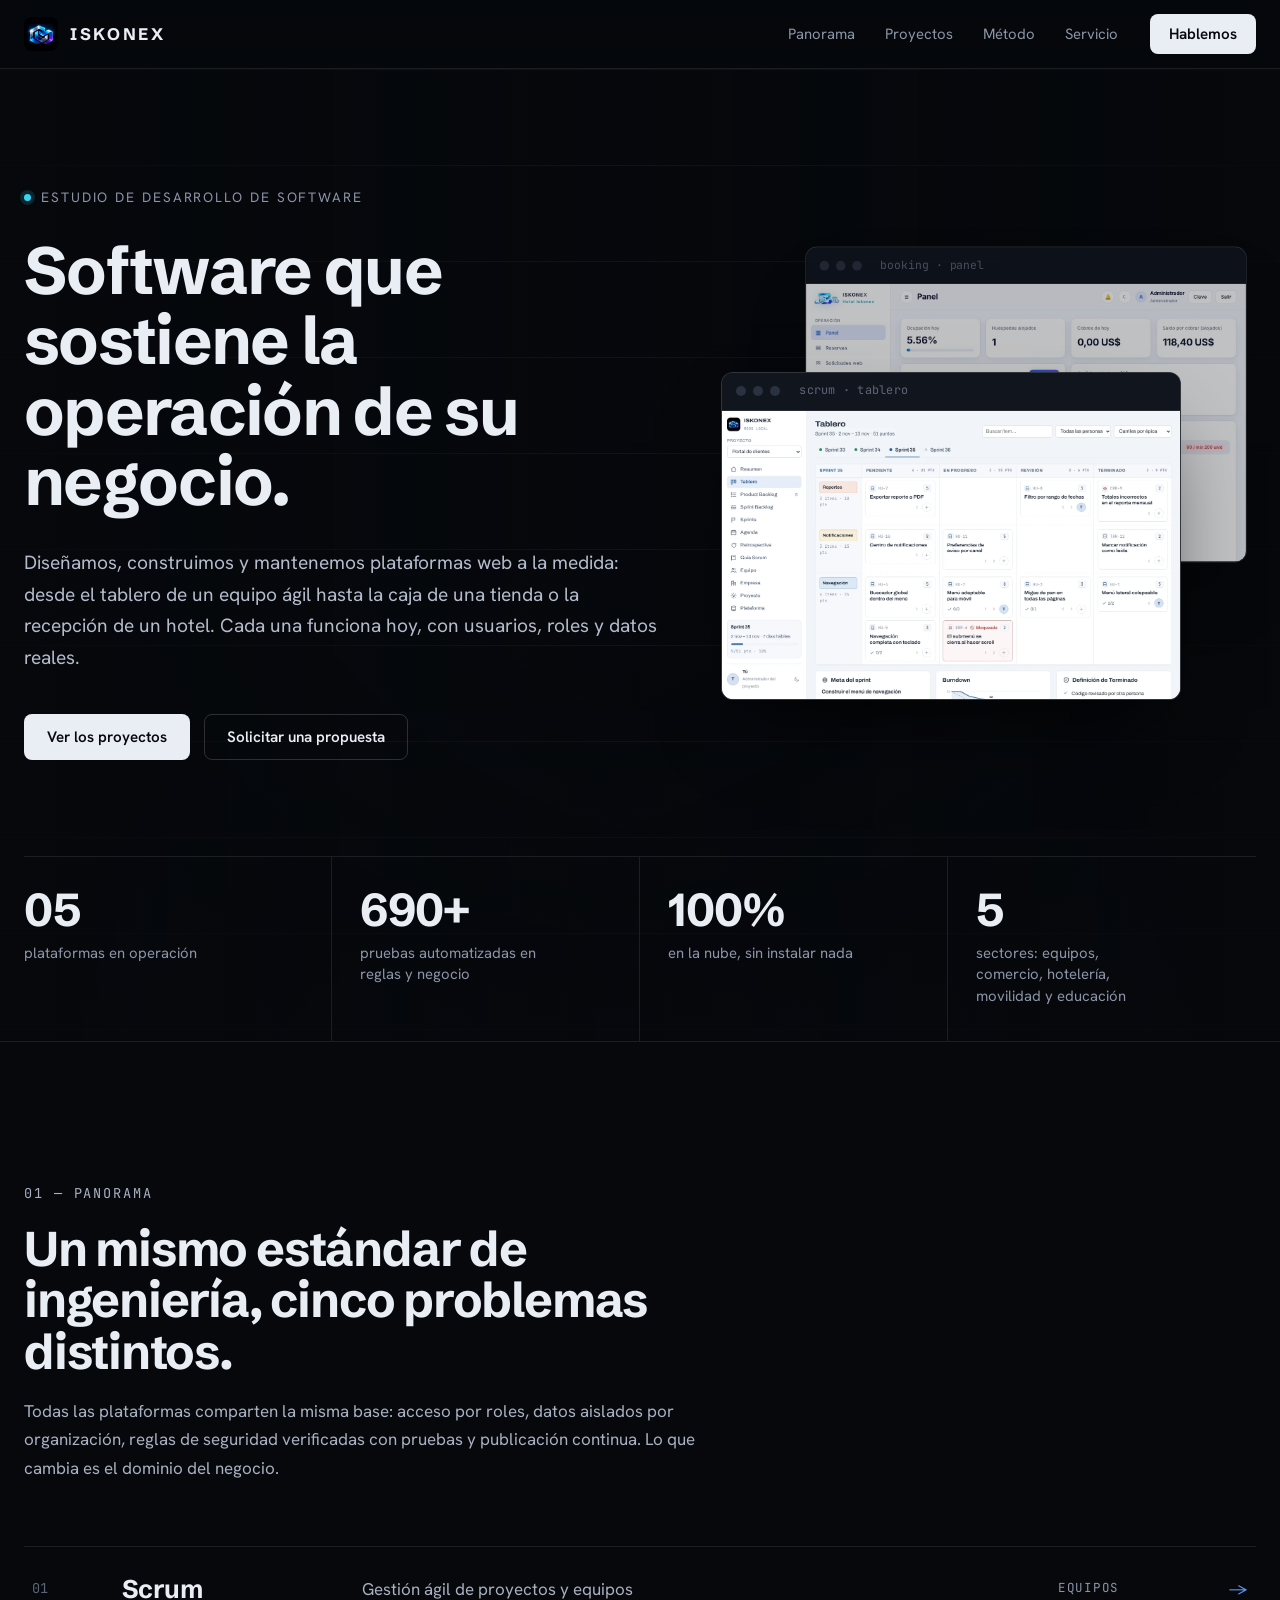
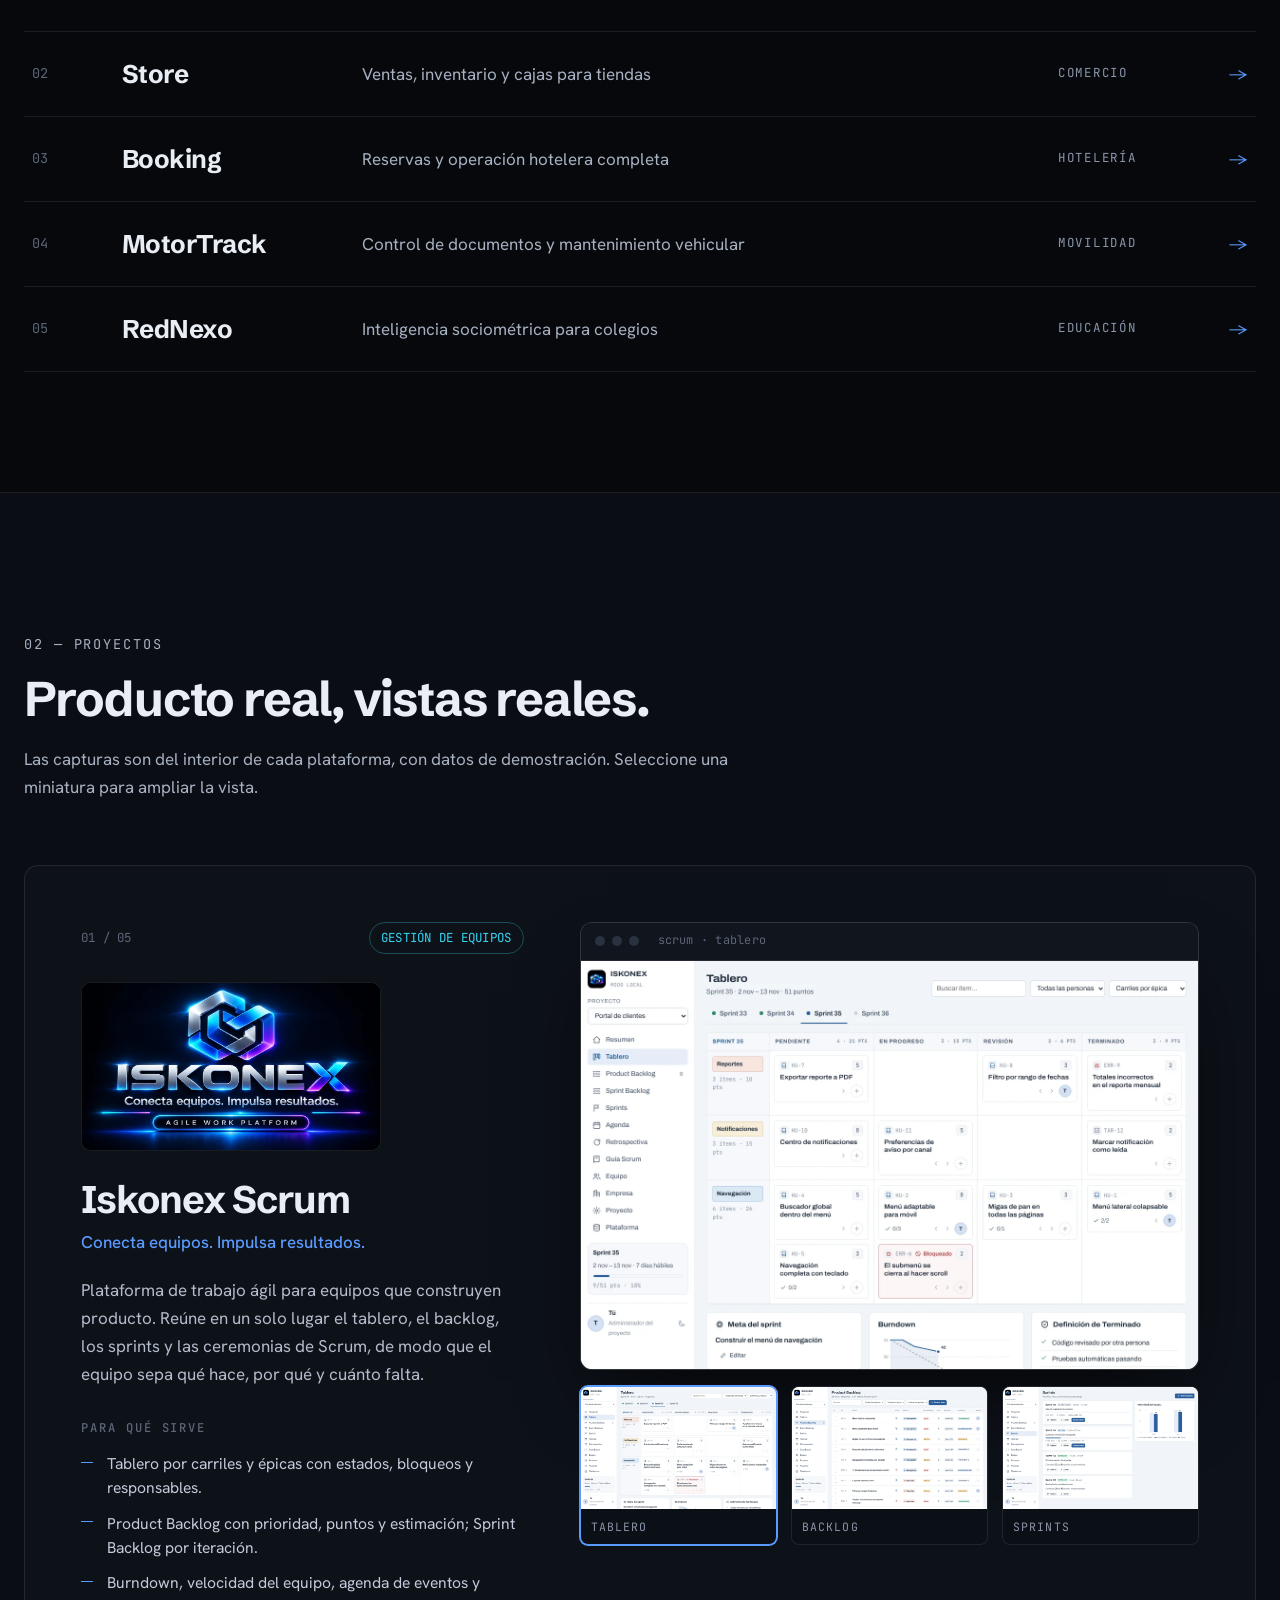
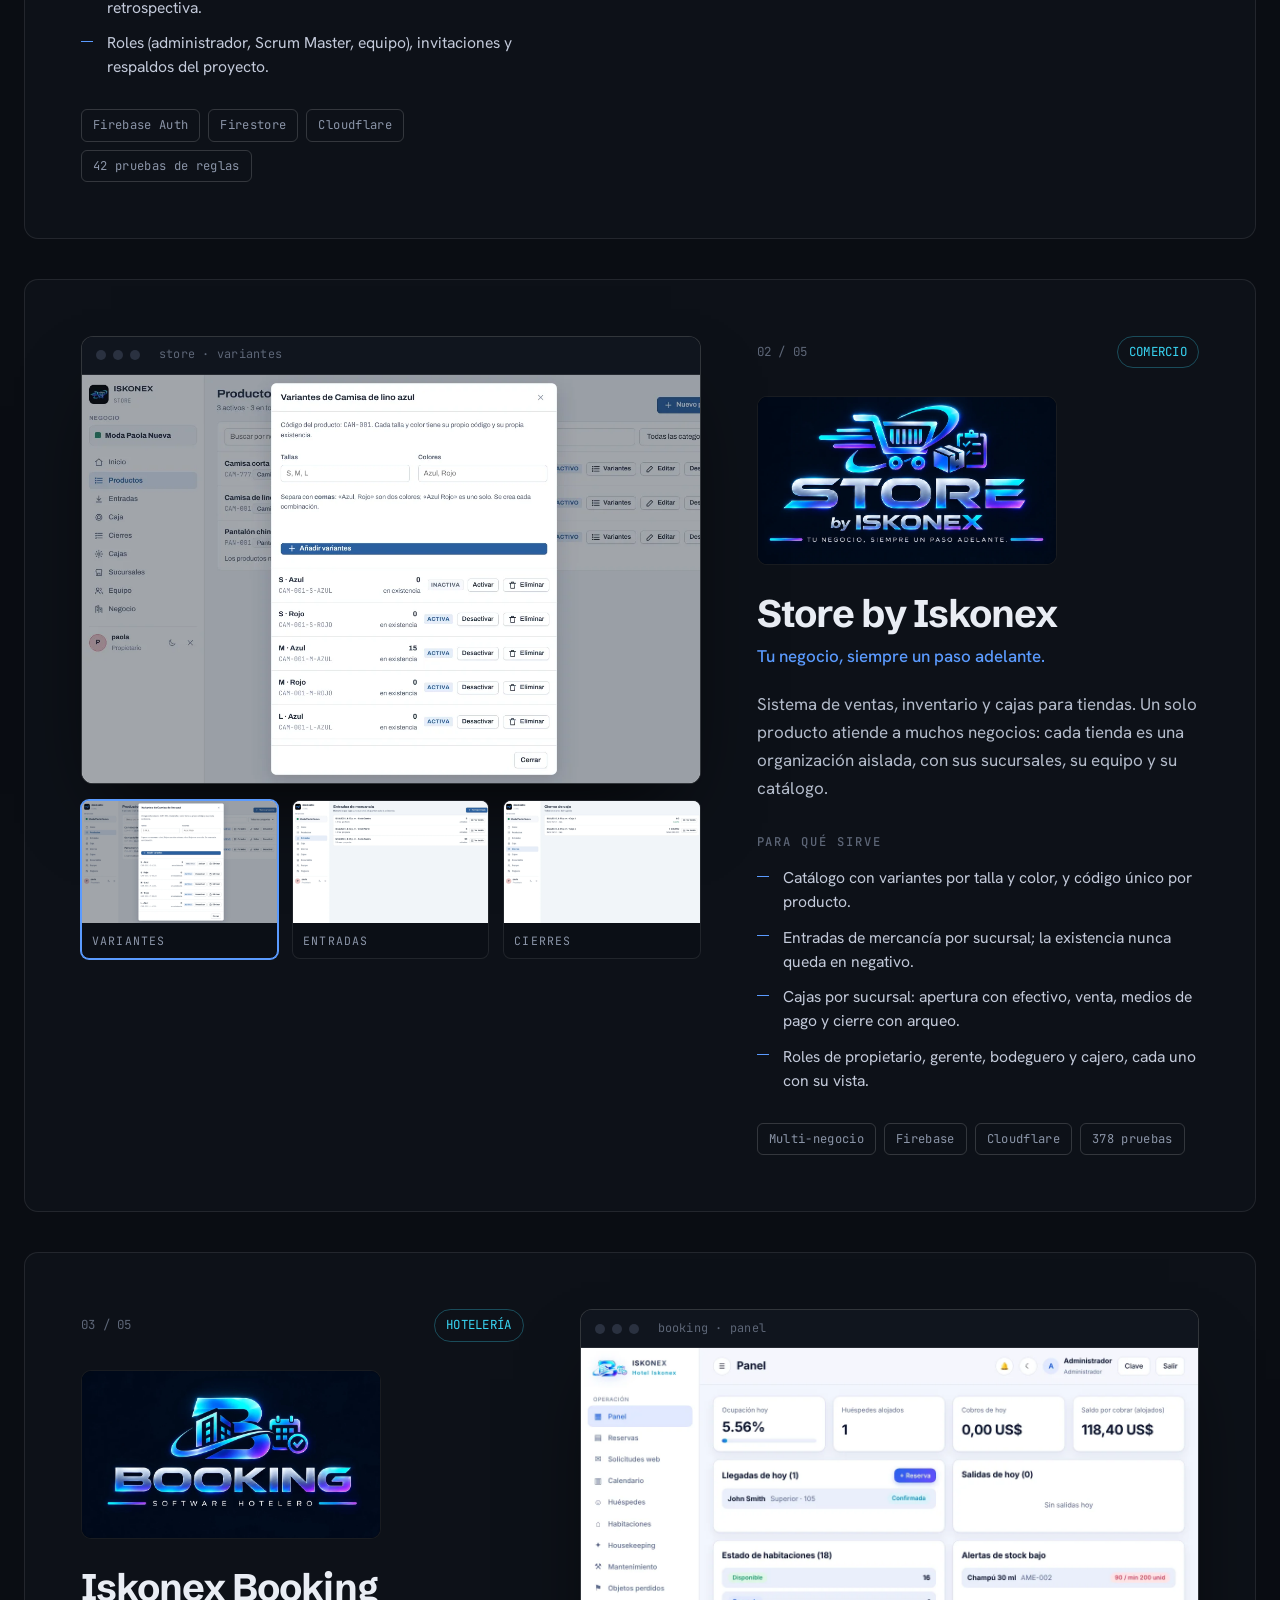
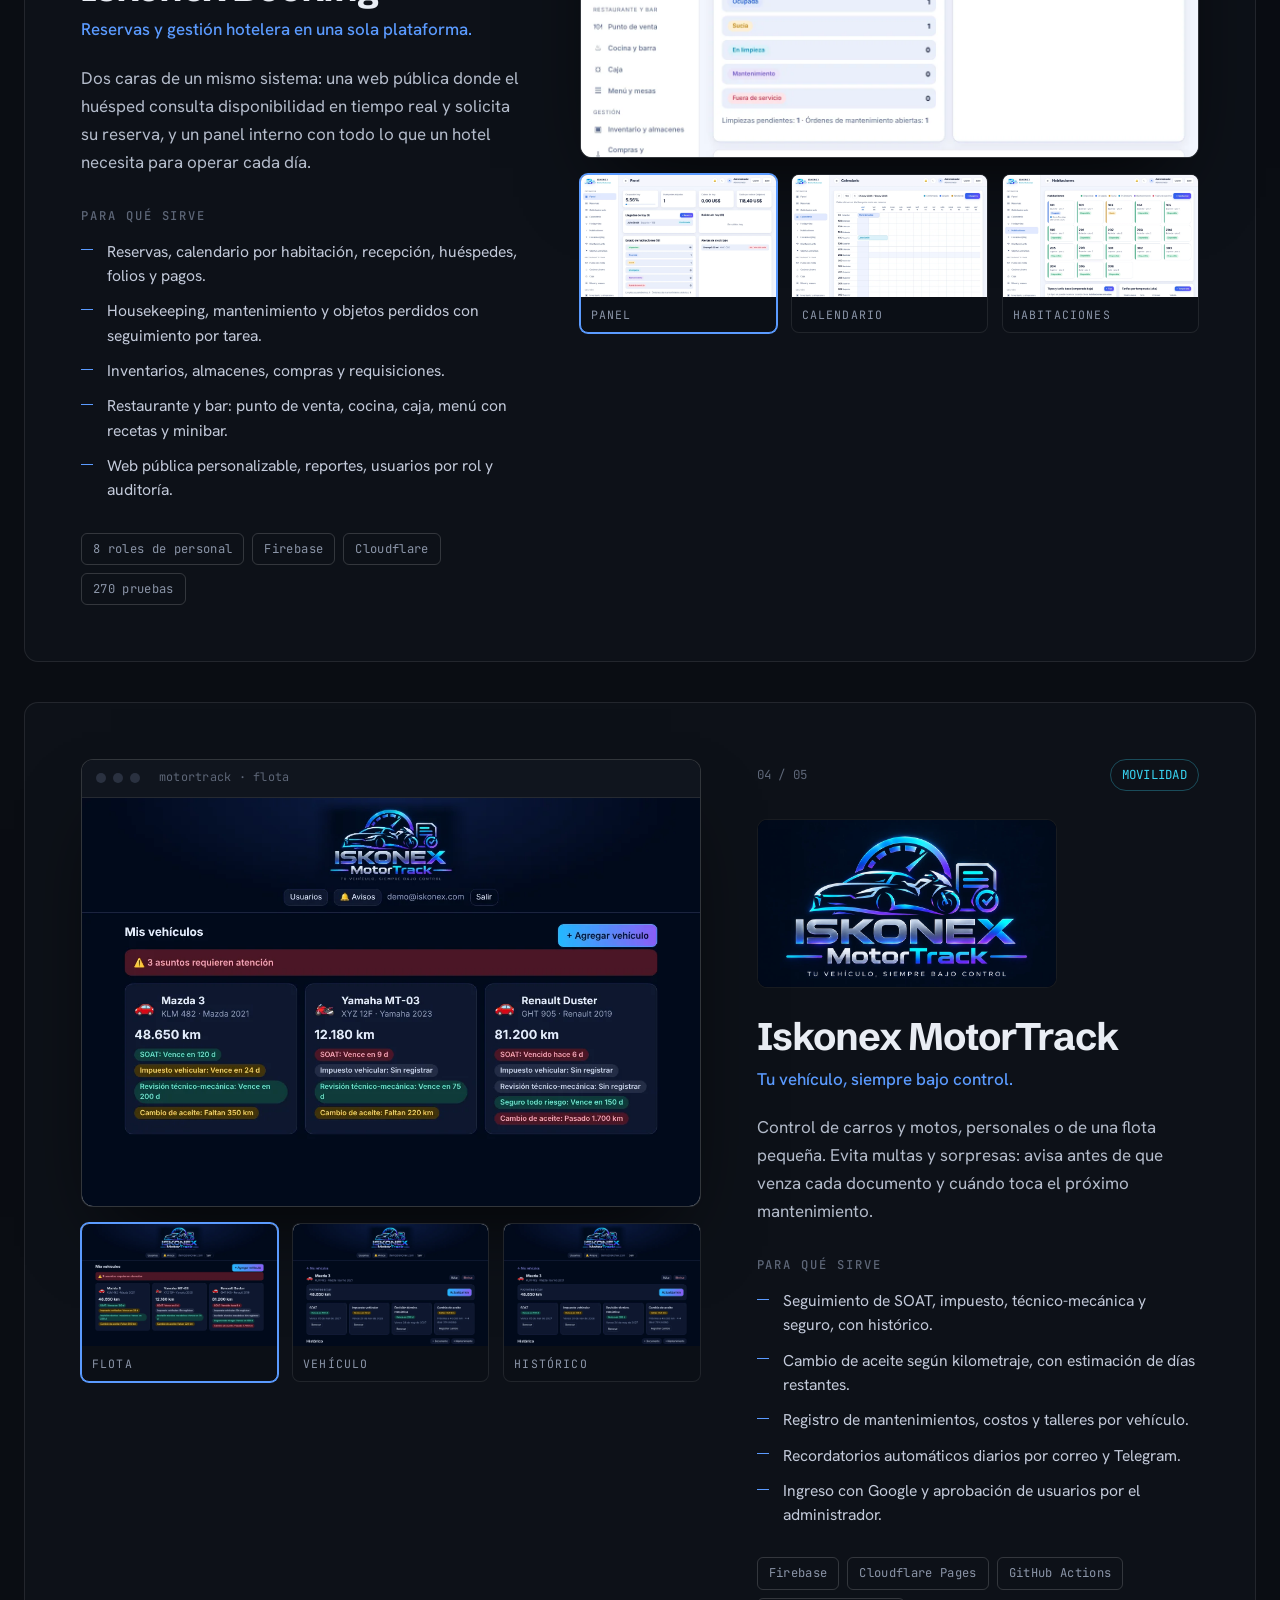
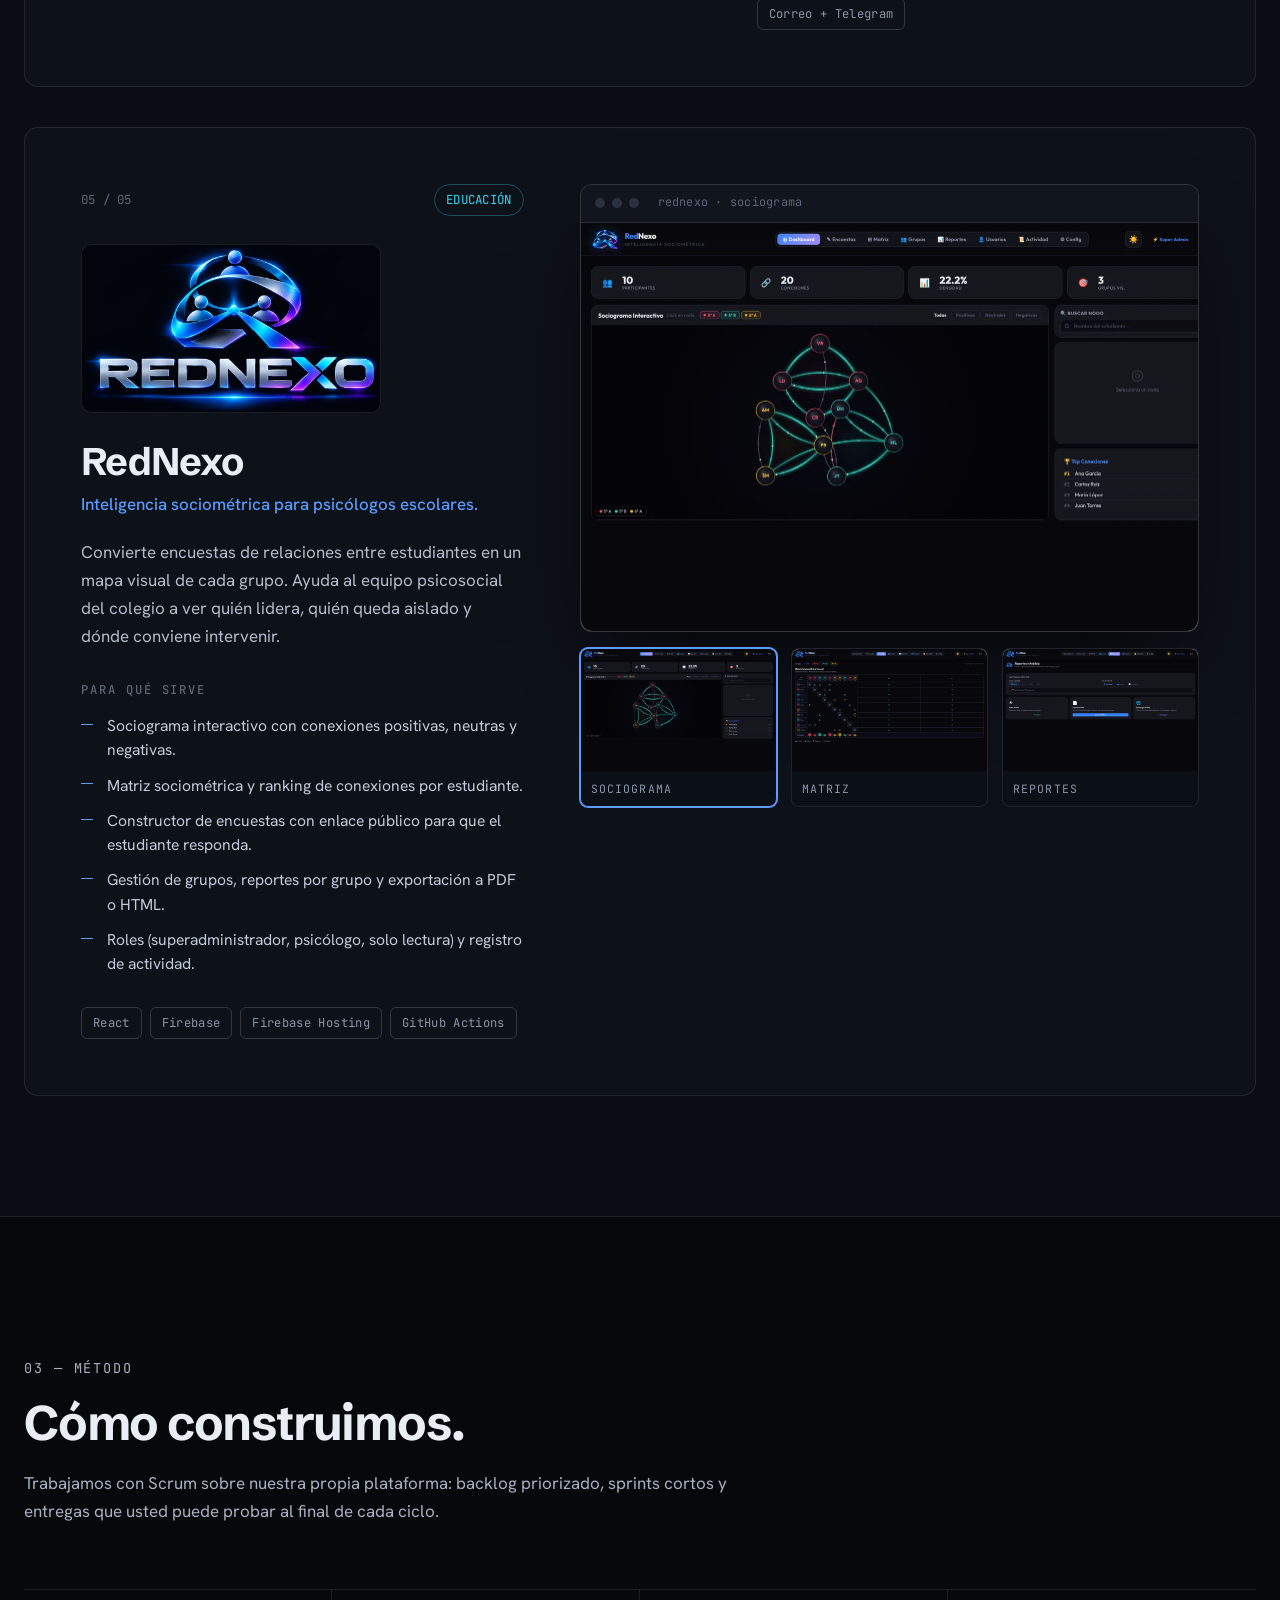
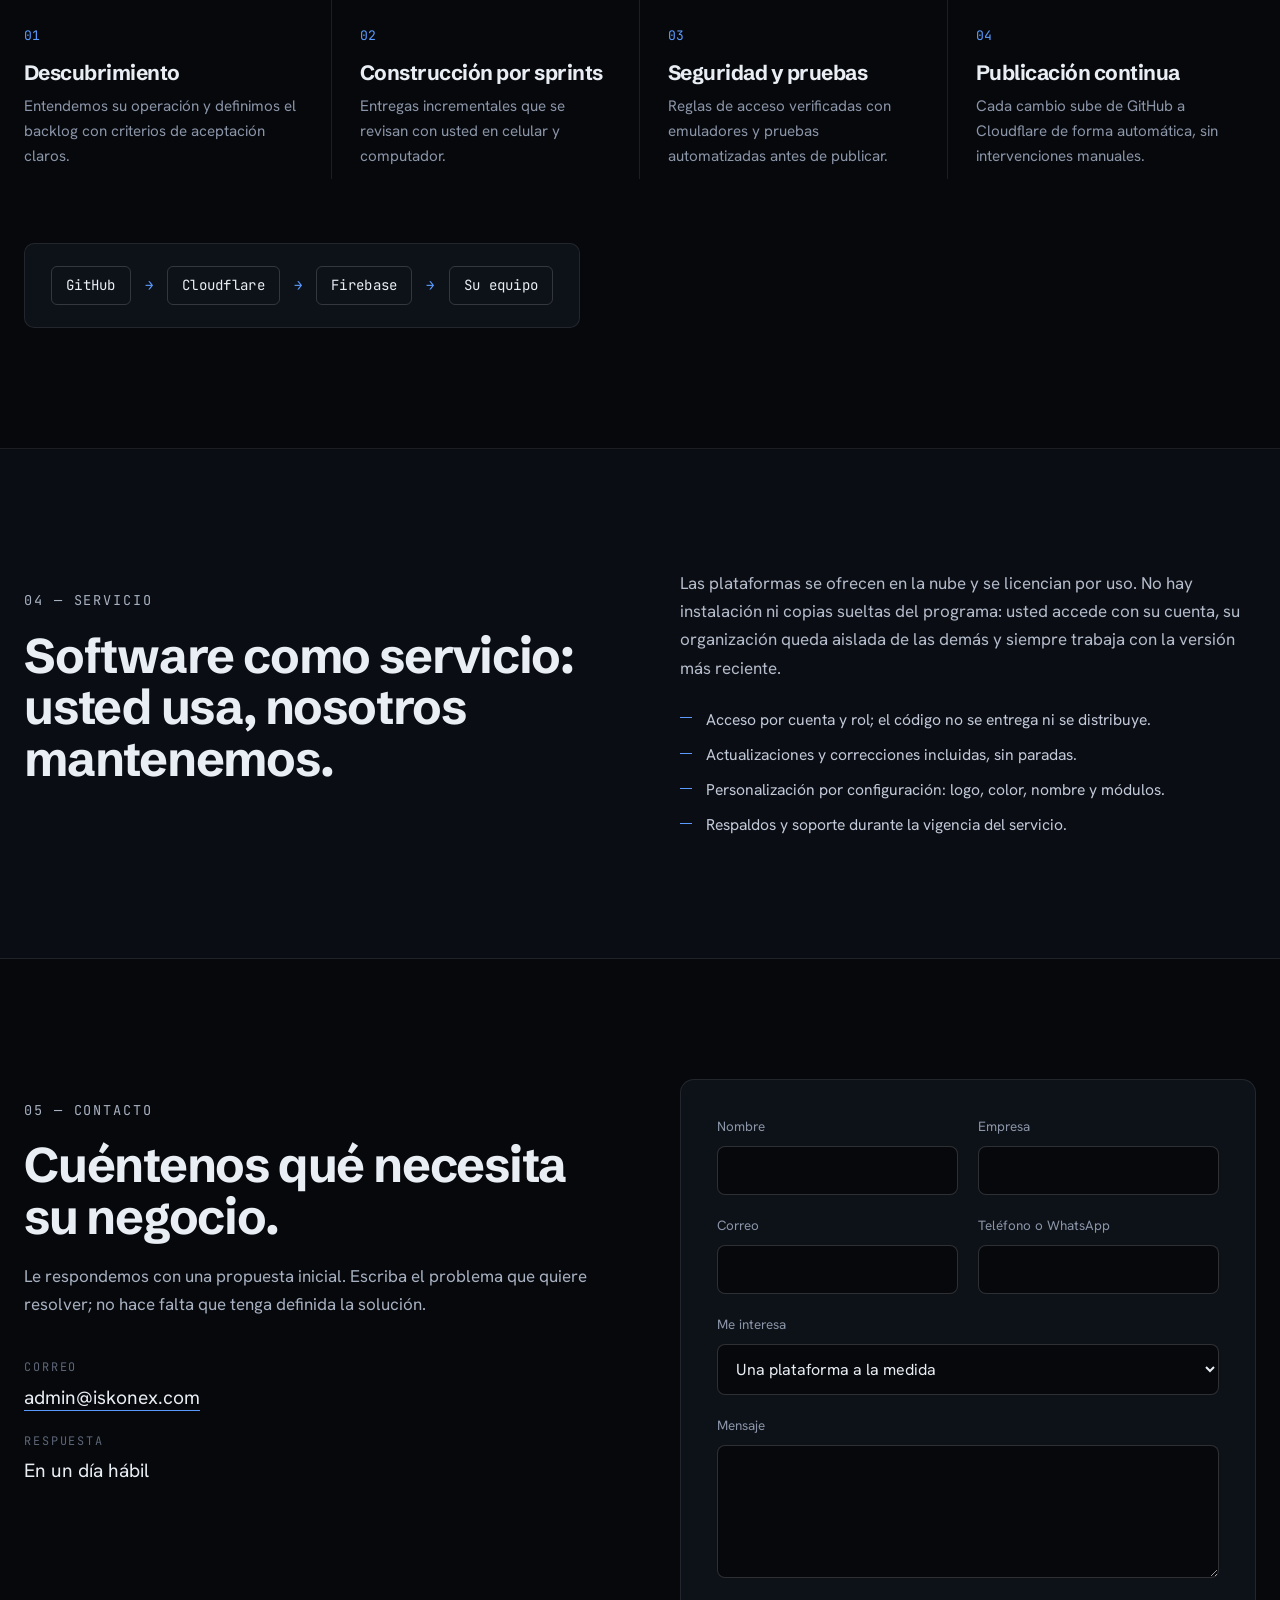
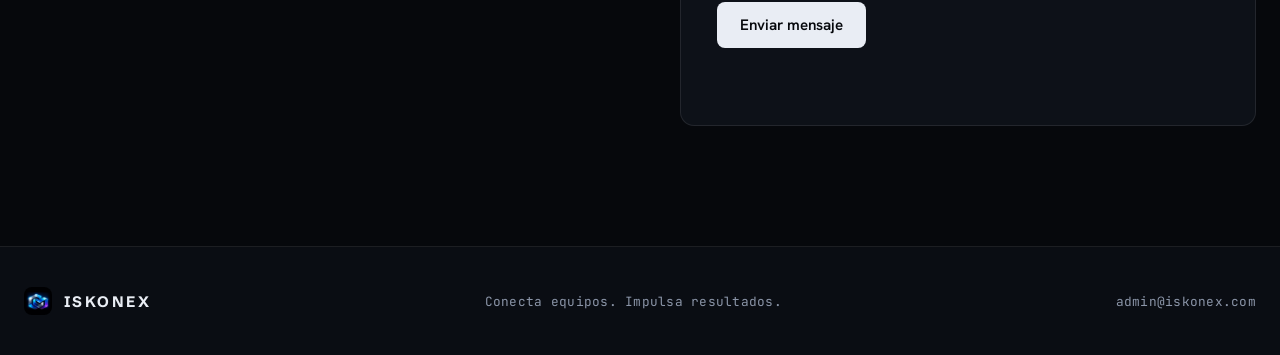
==== public/index.html @ 7c7443d2 "Portafolio ISKONEX: sitio estático con 5 proyectos y formulario de contacto Co-Authored-By: Claude S" ====
<!doctype html>
<html lang="es">
<head>
<meta charset="utf-8">
<meta name="viewport" content="width=device-width, initial-scale=1">
<title>ISKONEX · Software a la medida</title>
<meta name="description" content="ISKONEX diseña y desarrolla plataformas web: gestión ágil, ventas e inventario, reservas hoteleras, control vehicular e inteligencia sociométrica escolar.">
<meta property="og:title" content="ISKONEX · Software a la medida">
<meta property="og:description" content="Cinco plataformas web en producción para gestionar equipos, tiendas, hoteles, flotas y colegios.">
<meta property="og:image" content="assets/logos/iskonex.webp">
<link rel="icon" href="assets/logos/iskonex-mark.webp">
<link rel="preconnect" href="https://fonts.googleapis.com">
<link rel="preconnect" href="https://fonts.gstatic.com" crossorigin>
<link href="https://fonts.googleapis.com/css2?family=Hanken+Grotesk:wght@400;500;600&family=JetBrains+Mono:wght@400;500&family=Schibsted+Grotesk:wght@500;600;700;800&display=swap" rel="stylesheet">
<link rel="stylesheet" href="styles.css">
</head>
<body>

<header class="top" id="top">
  <div class="wrap top-in">
    <a class="brand" href="#top" aria-label="ISKONEX, inicio">
      <img src="assets/logos/iskonex-mark.webp" alt="" width="34" height="34">
      <span>ISKONEX</span>
    </a>
    <nav aria-label="Principal">
      <a href="#panorama">Panorama</a>
      <a href="#proyectos">Proyectos</a>
      <a href="#metodo">Método</a>
      <a href="#modelo">Servicio</a>
    </nav>
    <a class="btn btn-solid" href="#contacto">Hablemos</a>
  </div>
</header>

<main>

<!-- HERO -->
<section class="hero">
  <div class="wrap">
    <div class="hero-grid">
    <div class="hero-copy">
    <p class="eyebrow"><span class="dot"></span>Estudio de desarrollo de software</p>
    <h1>Software que sostiene la operación de su negocio.</h1>
    <p class="lead">Diseñamos, construimos y mantenemos plataformas web a la medida: desde el tablero de un equipo ágil hasta la caja de una tienda o la recepción de un hotel. Cada una funciona hoy, con usuarios, roles y datos reales.</p>
    <div class="hero-cta">
      <a class="btn btn-solid" href="#proyectos">Ver los proyectos</a>
      <a class="btn btn-line" href="#contacto">Solicitar una propuesta</a>
    </div>
    </div>
    <div class="hero-art" aria-hidden="true">
      <figure class="frame back"><div class="bar"><i></i><i></i><i></i><span class="mono">booking · panel</span></div><img src="assets/shots/booking-panel.webp" alt=""></figure>
      <figure class="frame front"><div class="bar"><i></i><i></i><i></i><span class="mono">scrum · tablero</span></div><img src="assets/shots/scrum-tablero.webp" alt=""></figure>
    </div>
    </div>
    <dl class="facts">
      <div><dt>05</dt><dd>plataformas en operación</dd></div>
      <div><dt>690+</dt><dd>pruebas automatizadas en reglas y negocio</dd></div>
      <div><dt>100%</dt><dd>en la nube, sin instalar nada</dd></div>
      <div><dt>5</dt><dd>sectores: equipos, comercio, hotelería, movilidad y educación</dd></div>
    </dl>
  </div>
</section>

<!-- PANORAMA -->
<section class="sec" id="panorama">
  <div class="wrap">
    <header class="sec-head">
      <p class="eyebrow mono">01 — Panorama</p>
      <h2>Un mismo estándar de ingeniería, cinco problemas distintos.</h2>
      <p>Todas las plataformas comparten la misma base: acceso por roles, datos aislados por organización, reglas de seguridad verificadas con pruebas y publicación continua. Lo que cambia es el dominio del negocio.</p>
    </header>

    <ol class="index">
      <li><a href="#scrum"><span class="n mono">01</span><span class="t">Scrum</span><span class="d">Gestión ágil de proyectos y equipos</span><span class="s mono">Equipos</span><span class="ar" aria-hidden="true">→</span></a></li>
      <li><a href="#store"><span class="n mono">02</span><span class="t">Store</span><span class="d">Ventas, inventario y cajas para tiendas</span><span class="s mono">Comercio</span><span class="ar" aria-hidden="true">→</span></a></li>
      <li><a href="#booking"><span class="n mono">03</span><span class="t">Booking</span><span class="d">Reservas y operación hotelera completa</span><span class="s mono">Hotelería</span><span class="ar" aria-hidden="true">→</span></a></li>
      <li><a href="#motortrack"><span class="n mono">04</span><span class="t">MotorTrack</span><span class="d">Control de documentos y mantenimiento vehicular</span><span class="s mono">Movilidad</span><span class="ar" aria-hidden="true">→</span></a></li>
      <li><a href="#rednexo"><span class="n mono">05</span><span class="t">RedNexo</span><span class="d">Inteligencia sociométrica para colegios</span><span class="s mono">Educación</span><span class="ar" aria-hidden="true">→</span></a></li>
    </ol>
  </div>
</section>

<!-- PROYECTOS -->
<section class="sec sec-alt" id="proyectos">
  <div class="wrap">
    <header class="sec-head">
      <p class="eyebrow mono">02 — Proyectos</p>
      <h2>Producto real, vistas reales.</h2>
      <p>Las capturas son del interior de cada plataforma, con datos de demostración. Seleccione una miniatura para ampliar la vista.</p>
    </header>

    <!-- SCRUM -->
    <article class="proj" id="scrum" data-gallery>
      <div class="proj-text">
        <div class="proj-top">
          <span class="num mono">01 / 05</span>
          <span class="tag mono">Gestión de equipos</span>
        </div>
        <div class="logo-tile"><img src="assets/logos/scrum.webp" alt="Logotipo de Iskonex Scrum" loading="lazy"></div>
        <h3>Iskonex Scrum</h3>
        <p class="tagline">Conecta equipos. Impulsa resultados.</p>
        <p>Plataforma de trabajo ágil para equipos que construyen producto. Reúne en un solo lugar el tablero, el backlog, los sprints y las ceremonias de Scrum, de modo que el equipo sepa qué hace, por qué y cuánto falta.</p>
        <h4 class="mono">Para qué sirve</h4>
        <ul class="ticks">
          <li>Tablero por carriles y épicas con estados, bloqueos y responsables.</li>
          <li>Product Backlog con prioridad, puntos y estimación; Sprint Backlog por iteración.</li>
          <li>Burndown, velocidad del equipo, agenda de eventos y retrospectiva.</li>
          <li>Roles (administrador, Scrum Master, equipo), invitaciones y respaldos del proyecto.</li>
        </ul>
        <ul class="chips mono"><li>Firebase Auth</li><li>Firestore</li><li>Cloudflare</li><li>42 pruebas de reglas</li></ul>
      </div>
      <div class="proj-shots">
        <figure class="frame main"><div class="bar"><i></i><i></i><i></i><span class="mono">scrum · tablero</span></div><img src="assets/shots/scrum-tablero.webp" alt="Tablero Scrum con carriles por épica y columnas de estado" loading="lazy"></figure>
        <div class="thumbs">
          <button type="button" class="on" data-src="assets/shots/scrum-tablero.webp" data-label="scrum · tablero" data-alt="Tablero Scrum con carriles por épica y columnas de estado"><img src="assets/shots/scrum-tablero.webp" alt="" loading="lazy"><span class="mono">Tablero</span></button>
          <button type="button" data-src="assets/shots/scrum-backlog.webp" data-label="scrum · product backlog" data-alt="Product Backlog con prioridad, puntos y estado"><img src="assets/shots/scrum-backlog.webp" alt="" loading="lazy"><span class="mono">Backlog</span></button>
          <button type="button" data-src="assets/shots/scrum-sprints.webp" data-label="scrum · sprints" data-alt="Lista de sprints con velocidad del equipo"><img src="assets/shots/scrum-sprints.webp" alt="" loading="lazy"><span class="mono">Sprints</span></button>
        </div>
      </div>
    </article>

    <!-- STORE -->
    <article class="proj flip" id="store" data-gallery>
      <div class="proj-text">
        <div class="proj-top">
          <span class="num mono">02 / 05</span>
          <span class="tag mono">Comercio</span>
        </div>
        <div class="logo-tile"><img src="assets/logos/store.webp" alt="Logotipo de Store by Iskonex" loading="lazy"></div>
        <h3>Store by Iskonex</h3>
        <p class="tagline">Tu negocio, siempre un paso adelante.</p>
        <p>Sistema de ventas, inventario y cajas para tiendas. Un solo producto atiende a muchos negocios: cada tienda es una organización aislada, con sus sucursales, su equipo y su catálogo.</p>
        <h4 class="mono">Para qué sirve</h4>
        <ul class="ticks">
          <li>Catálogo con variantes por talla y color, y código único por producto.</li>
          <li>Entradas de mercancía por sucursal; la existencia nunca queda en negativo.</li>
          <li>Cajas por sucursal: apertura con efectivo, venta, medios de pago y cierre con arqueo.</li>
          <li>Roles de propietario, gerente, bodeguero y cajero, cada uno con su vista.</li>
        </ul>
        <ul class="chips mono"><li>Multi-negocio</li><li>Firebase</li><li>Cloudflare</li><li>378 pruebas</li></ul>
      </div>
      <div class="proj-shots">
        <figure class="frame main"><div class="bar"><i></i><i></i><i></i><span class="mono">store · variantes</span></div><img src="assets/shots/store-variantes.webp" alt="Gestión de variantes de producto por talla y color" loading="lazy"></figure>
        <div class="thumbs">
          <button type="button" class="on" data-src="assets/shots/store-variantes.webp" data-label="store · variantes" data-alt="Gestión de variantes de producto por talla y color"><img src="assets/shots/store-variantes.webp" alt="" loading="lazy"><span class="mono">Variantes</span></button>
          <button type="button" data-src="assets/shots/store-entradas.webp" data-label="store · entradas de mercancía" data-alt="Entradas de mercancía por sucursal"><img src="assets/shots/store-entradas.webp" alt="" loading="lazy"><span class="mono">Entradas</span></button>
          <button type="button" data-src="assets/shots/store-cierres.webp" data-label="store · cierres de caja" data-alt="Cierres de caja con arqueo y diferencias"><img src="assets/shots/store-cierres.webp" alt="" loading="lazy"><span class="mono">Cierres</span></button>
        </div>
      </div>
    </article>

    <!-- BOOKING -->
    <article class="proj" id="booking" data-gallery>
      <div class="proj-text">
        <div class="proj-top">
          <span class="num mono">03 / 05</span>
          <span class="tag mono">Hotelería</span>
        </div>
        <div class="logo-tile"><img src="assets/logos/booking.webp" alt="Logotipo de Iskonex Booking" loading="lazy"></div>
        <h3>Iskonex Booking</h3>
        <p class="tagline">Reservas y gestión hotelera en una sola plataforma.</p>
        <p>Dos caras de un mismo sistema: una web pública donde el huésped consulta disponibilidad en tiempo real y solicita su reserva, y un panel interno con todo lo que un hotel necesita para operar cada día.</p>
        <h4 class="mono">Para qué sirve</h4>
        <ul class="ticks">
          <li>Reservas, calendario por habitación, recepción, huéspedes, folios y pagos.</li>
          <li>Housekeeping, mantenimiento y objetos perdidos con seguimiento por tarea.</li>
          <li>Inventarios, almacenes, compras y requisiciones.</li>
          <li>Restaurante y bar: punto de venta, cocina, caja, menú con recetas y minibar.</li>
          <li>Web pública personalizable, reportes, usuarios por rol y auditoría.</li>
        </ul>
        <ul class="chips mono"><li>8 roles de personal</li><li>Firebase</li><li>Cloudflare</li><li>270 pruebas</li></ul>
      </div>
      <div class="proj-shots">
        <figure class="frame main"><div class="bar"><i></i><i></i><i></i><span class="mono">booking · panel</span></div><img src="assets/shots/booking-panel.webp" alt="Panel del hotel con ocupación, llegadas y estado de habitaciones" loading="lazy"></figure>
        <div class="thumbs">
          <button type="button" class="on" data-src="assets/shots/booking-panel.webp" data-label="booking · panel" data-alt="Panel del hotel con ocupación, llegadas y estado de habitaciones"><img src="assets/shots/booking-panel.webp" alt="" loading="lazy"><span class="mono">Panel</span></button>
          <button type="button" data-src="assets/shots/booking-calendario.webp" data-label="booking · calendario" data-alt="Calendario de ocupación por habitación"><img src="assets/shots/booking-calendario.webp" alt="" loading="lazy"><span class="mono">Calendario</span></button>
          <button type="button" data-src="assets/shots/booking-habitaciones.webp" data-label="booking · habitaciones" data-alt="Mapa de habitaciones con su estado"><img src="assets/shots/booking-habitaciones.webp" alt="" loading="lazy"><span class="mono">Habitaciones</span></button>
        </div>
      </div>
    </article>

    <!-- MOTORTRACK -->
    <article class="proj flip" id="motortrack" data-gallery>
      <div class="proj-text">
        <div class="proj-top">
          <span class="num mono">04 / 05</span>
          <span class="tag mono">Movilidad</span>
        </div>
        <div class="logo-tile"><img src="assets/logos/motortrack.webp" alt="Logotipo de Iskonex MotorTrack" loading="lazy"></div>
        <h3>Iskonex MotorTrack</h3>
        <p class="tagline">Tu vehículo, siempre bajo control.</p>
        <p>Control de carros y motos, personales o de una flota pequeña. Evita multas y sorpresas: avisa antes de que venza cada documento y cuándo toca el próximo mantenimiento.</p>
        <h4 class="mono">Para qué sirve</h4>
        <ul class="ticks">
          <li>Seguimiento de SOAT, impuesto, técnico-mecánica y seguro, con histórico.</li>
          <li>Cambio de aceite según kilometraje, con estimación de días restantes.</li>
          <li>Registro de mantenimientos, costos y talleres por vehículo.</li>
          <li>Recordatorios automáticos diarios por correo y Telegram.</li>
          <li>Ingreso con Google y aprobación de usuarios por el administrador.</li>
        </ul>
        <ul class="chips mono"><li>Firebase</li><li>Cloudflare Pages</li><li>GitHub Actions</li><li>Correo + Telegram</li></ul>
      </div>
      <div class="proj-shots">
        <figure class="frame main"><div class="bar"><i></i><i></i><i></i><span class="mono">motortrack · flota</span></div><img src="assets/shots/motortrack-flota.webp" alt="Vista de vehículos con alertas de vencimiento" loading="lazy"></figure>
        <div class="thumbs">
          <button type="button" class="on" data-src="assets/shots/motortrack-flota.webp" data-label="motortrack · flota" data-alt="Vista de vehículos con alertas de vencimiento"><img src="assets/shots/motortrack-flota.webp" alt="" loading="lazy"><span class="mono">Flota</span></button>
          <button type="button" data-src="assets/shots/motortrack-vehiculo.webp" data-label="motortrack · vehículo" data-alt="Ficha de un vehículo con documentos y aceite"><img src="assets/shots/motortrack-vehiculo.webp" alt="" loading="lazy"><span class="mono">Vehículo</span></button>
          <button type="button" data-src="assets/shots/motortrack-mantenimiento.webp" data-label="motortrack · mantenimiento" data-alt="Histórico de mantenimientos de un vehículo"><img src="assets/shots/motortrack-mantenimiento.webp" alt="" loading="lazy"><span class="mono">Histórico</span></button>
        </div>
      </div>
    </article>

    <!-- REDNEXO -->
    <article class="proj" id="rednexo" data-gallery>
      <div class="proj-text">
        <div class="proj-top">
          <span class="num mono">05 / 05</span>
          <span class="tag mono">Educación</span>
        </div>
        <div class="logo-tile"><img src="assets/logos/rednexo.webp" alt="Logotipo de RedNexo" loading="lazy"></div>
        <h3>RedNexo</h3>
        <p class="tagline">Inteligencia sociométrica para psicólogos escolares.</p>
        <p>Convierte encuestas de relaciones entre estudiantes en un mapa visual de cada grupo. Ayuda al equipo psicosocial del colegio a ver quién lidera, quién queda aislado y dónde conviene intervenir.</p>
        <h4 class="mono">Para qué sirve</h4>
        <ul class="ticks">
          <li>Sociograma interactivo con conexiones positivas, neutras y negativas.</li>
          <li>Matriz sociométrica y ranking de conexiones por estudiante.</li>
          <li>Constructor de encuestas con enlace público para que el estudiante responda.</li>
          <li>Gestión de grupos, reportes por grupo y exportación a PDF o HTML.</li>
          <li>Roles (superadministrador, psicólogo, solo lectura) y registro de actividad.</li>
        </ul>
        <ul class="chips mono"><li>React</li><li>Firebase</li><li>Firebase Hosting</li><li>GitHub Actions</li></ul>
      </div>
      <div class="proj-shots">
        <figure class="frame main"><div class="bar"><i></i><i></i><i></i><span class="mono">rednexo · sociograma</span></div><img src="assets/shots/rednexo-sociograma.webp" alt="Sociograma interactivo con conexiones entre estudiantes" loading="lazy"></figure>
        <div class="thumbs">
          <button type="button" class="on" data-src="assets/shots/rednexo-sociograma.webp" data-label="rednexo · sociograma" data-alt="Sociograma interactivo con conexiones entre estudiantes"><img src="assets/shots/rednexo-sociograma.webp" alt="" loading="lazy"><span class="mono">Sociograma</span></button>
          <button type="button" data-src="assets/shots/rednexo-matriz.webp" data-label="rednexo · matriz" data-alt="Matriz sociométrica con conexiones por estudiante"><img src="assets/shots/rednexo-matriz.webp" alt="" loading="lazy"><span class="mono">Matriz</span></button>
          <button type="button" data-src="assets/shots/rednexo-reportes.webp" data-label="rednexo · reportes" data-alt="Panel de reportes y exportación"><img src="assets/shots/rednexo-reportes.webp" alt="" loading="lazy"><span class="mono">Reportes</span></button>
        </div>
      </div>
    </article>
  </div>
</section>

<!-- MÉTODO -->
<section class="sec" id="metodo">
  <div class="wrap">
    <header class="sec-head">
      <p class="eyebrow mono">03 — Método</p>
      <h2>Cómo construimos.</h2>
      <p>Trabajamos con Scrum sobre nuestra propia plataforma: backlog priorizado, sprints cortos y entregas que usted puede probar al final de cada ciclo.</p>
    </header>
    <ol class="steps">
      <li><span class="mono">01</span><h3>Descubrimiento</h3><p>Entendemos su operación y definimos el backlog con criterios de aceptación claros.</p></li>
      <li><span class="mono">02</span><h3>Construcción por sprints</h3><p>Entregas incrementales que se revisan con usted en celular y computador.</p></li>
      <li><span class="mono">03</span><h3>Seguridad y pruebas</h3><p>Reglas de acceso verificadas con emuladores y pruebas automatizadas antes de publicar.</p></li>
      <li><span class="mono">04</span><h3>Publicación continua</h3><p>Cada cambio sube de GitHub a Cloudflare de forma automática, sin intervenciones manuales.</p></li>
    </ol>
    <div class="pipeline mono" aria-label="Flujo de publicación">
      <span>GitHub</span><i aria-hidden="true">→</i><span>Cloudflare</span><i aria-hidden="true">→</i><span>Firebase</span><i aria-hidden="true">→</i><span>Su equipo</span>
    </div>
  </div>
</section>

<!-- MODELO -->
<section class="sec sec-alt" id="modelo">
  <div class="wrap grid2">
    <header class="sec-head">
      <p class="eyebrow mono">04 — Servicio</p>
      <h2>Software como servicio: usted usa, nosotros mantenemos.</h2>
    </header>
    <div class="prose">
      <p>Las plataformas se ofrecen en la nube y se licencian por uso. No hay instalación ni copias sueltas del programa: usted accede con su cuenta, su organización queda aislada de las demás y siempre trabaja con la versión más reciente.</p>
      <ul class="ticks">
        <li>Acceso por cuenta y rol; el código no se entrega ni se distribuye.</li>
        <li>Actualizaciones y correcciones incluidas, sin paradas.</li>
        <li>Personalización por configuración: logo, color, nombre y módulos.</li>
        <li>Respaldos y soporte durante la vigencia del servicio.</li>
      </ul>
    </div>
  </div>
</section>

<!-- CONTACTO -->
<section class="sec" id="contacto">
  <div class="wrap grid2 contact">
    <header class="sec-head">
      <p class="eyebrow mono">05 — Contacto</p>
      <h2>Cuéntenos qué necesita su negocio.</h2>
      <p>Le respondemos con una propuesta inicial. Escriba el problema que quiere resolver; no hace falta que tenga definida la solución.</p>
      <dl class="direct">
        <div><dt class="mono">Correo</dt><dd><a href="mailto:admin@iskonex.com">admin@iskonex.com</a></dd></div>
        <div><dt class="mono">Respuesta</dt><dd>En un día hábil</dd></div>
      </dl>
    </header>

    <form id="form" class="form" action="https://formsubmit.co/admin@iskonex.com" method="POST" novalidate>
      <input type="hidden" name="_subject" value="Nuevo contacto desde el portafolio de ISKONEX">
      <input type="hidden" name="_template" value="table">
      <input type="hidden" name="_captcha" value="false">
      <input type="text" name="_honey" tabindex="-1" autocomplete="off" class="hp" aria-hidden="true">
      <div class="row2">
        <label>Nombre<input name="nombre" required autocomplete="name"></label>
        <label>Empresa<input name="empresa" autocomplete="organization"></label>
      </div>
      <div class="row2">
        <label>Correo<input type="email" name="email" required autocomplete="email"></label>
        <label>Teléfono o WhatsApp<input name="telefono" autocomplete="tel"></label>
      </div>
      <label>Me interesa
        <select name="interes">
          <option>Una plataforma a la medida</option>
          <option>Iskonex Scrum</option>
          <option>Store by Iskonex</option>
          <option>Iskonex Booking</option>
          <option>Iskonex MotorTrack</option>
          <option>RedNexo</option>
          <option>Otro</option>
        </select>
      </label>
      <label>Mensaje<textarea name="mensaje" rows="5" required></textarea></label>
      <button class="btn btn-solid" type="submit">Enviar mensaje</button>
      <p class="status" id="status" role="status" aria-live="polite"></p>
    </form>
  </div>
</section>

</main>

<footer class="foot">
  <div class="wrap foot-in">
    <div class="brand"><img src="assets/logos/iskonex-mark.webp" alt="" width="28" height="28"><span>ISKONEX</span></div>
    <p class="mono">Conecta equipos. Impulsa resultados.</p>
    <a class="mono" href="mailto:admin@iskonex.com">admin@iskonex.com</a>
  </div>
</footer>

<script src="main.js"></script>
</body>
</html>
---- public/styles.css ----
:root{
  --bg:#06080c;
  --bg-2:#0a0d13;
  --surface:#0d1118;
  --line:rgba(255,255,255,.09);
  --line-2:rgba(255,255,255,.16);
  --text:#e9edf4;
  --muted:#8b95a8;
  --dim:#5d6677;
  --accent:#5b9bff;
  --accent-2:#38d4f2;
  --radius:10px;
  --f-display:"Schibsted Grotesk","Hanken Grotesk",system-ui,sans-serif;
  --f-body:"Hanken Grotesk",system-ui,sans-serif;
  --f-mono:"JetBrains Mono",ui-monospace,monospace;
}
*{box-sizing:border-box;margin:0;padding:0}
html{scroll-behavior:smooth;scroll-padding-top:84px}
body{background:var(--bg);color:var(--text);font:400 17px/1.65 var(--f-body);-webkit-font-smoothing:antialiased}
img{display:block;max-width:100%;height:auto}
a{color:inherit}
.wrap{width:min(1240px,100% - 48px);margin-inline:auto}
.mono{font-family:var(--f-mono);letter-spacing:.02em}
:focus-visible{outline:2px solid var(--accent);outline-offset:3px;border-radius:4px}

/* ---------- navegación ---------- */
.top{position:sticky;top:0;z-index:50;background:rgba(6,8,12,.82);backdrop-filter:blur(14px);border-bottom:1px solid var(--line)}
.top-in{display:flex;align-items:center;gap:32px;height:68px}
.brand{display:flex;align-items:center;gap:12px;text-decoration:none;font:700 1.05rem var(--f-display);letter-spacing:.16em}
.brand img{border-radius:8px}
.top nav{display:flex;gap:30px;margin-left:auto}
.top nav a{font-size:.93rem;color:var(--muted);text-decoration:none;transition:color .2s}
.top nav a:hover{color:var(--text)}

.btn{display:inline-flex;align-items:center;justify-content:center;gap:10px;height:46px;padding:0 22px;border-radius:8px;font:600 .95rem var(--f-body);text-decoration:none;border:1px solid transparent;cursor:pointer;transition:background .2s,border-color .2s,transform .2s}
.btn-solid{background:var(--text);color:#06080c}
.btn-solid:hover{background:#fff}
.btn-line{border-color:var(--line-2);color:var(--text);background:transparent}
.btn-line:hover{border-color:var(--text)}
.top .btn{height:40px;padding:0 18px}

/* ---------- hero ---------- */
.hero{position:relative;padding:112px 0 0;border-bottom:1px solid var(--line);
  background:
    linear-gradient(var(--line) 1px,transparent 1px) 0 0/100% 96px,
    var(--bg);
  background-blend-mode:normal}
.hero::before{content:"";position:absolute;inset:0;background:linear-gradient(90deg,var(--bg) 0%,rgba(6,8,12,.55) 48%,var(--bg) 100%),linear-gradient(180deg,transparent 60%,var(--bg) 100%);pointer-events:none;opacity:.9}
.hero .wrap{position:relative}
.eyebrow{display:inline-flex;align-items:center;gap:10px;font-size:.85rem;color:var(--muted);margin-bottom:26px;text-transform:uppercase;letter-spacing:.14em}
.eyebrow.mono{margin-bottom:18px}
.dot{width:7px;height:7px;border-radius:50%;background:var(--accent-2);box-shadow:0 0 0 4px rgba(56,212,242,.14)}
h1,h2,h3{font-family:var(--f-display);font-weight:700;letter-spacing:-.025em;line-height:1.06}
h1{font-size:clamp(2.6rem,6.4vw,5.4rem);max-width:15ch;font-weight:700}
.lead{max-width:60ch;margin-top:30px;font-size:1.2rem;color:#b4bccb}
.hero-cta{display:flex;flex-wrap:wrap;gap:14px;margin-top:40px}
.facts{display:grid;grid-template-columns:repeat(4,1fr);margin-top:96px;border-top:1px solid var(--line)}
.facts>div{padding:30px 28px 34px 0;border-right:1px solid var(--line)}
.facts>div:not(:first-child){padding-left:28px}
.facts>div:last-child{border-right:0}
.facts dt{font:700 clamp(2rem,3.6vw,3rem)/1 var(--f-display);letter-spacing:-.03em}
.facts dd{margin-top:10px;color:var(--muted);font-size:.93rem;line-height:1.45;max-width:24ch}

.hero-grid{display:grid;grid-template-columns:minmax(0,6fr) minmax(0,5fr);gap:56px;align-items:center}
.hero h1{max-width:13ch;font-size:clamp(2.5rem,5.2vw,4.6rem)}
.hero-art{position:relative;height:460px}
.hero-art .frame{position:absolute;width:86%}
.hero-art .back{top:0;right:0;opacity:.75;transform:scale(.96)}
.hero-art .front{bottom:0;left:0}
.hero-art .frame img{aspect-ratio:1300/820}

/* ---------- secciones ---------- */
.sec{padding:120px 0;border-bottom:1px solid var(--line)}
.sec-alt{background:var(--bg-2)}
.sec-head{max-width:720px;margin-bottom:64px}
.sec-head h2{font-size:clamp(1.9rem,3.8vw,3.1rem)}
.sec-head p{margin-top:20px;color:#a8b1c1}
.sec-head .eyebrow+h2{margin-top:0}

/* índice */
.index{list-style:none;border-top:1px solid var(--line)}
.index a{display:grid;grid-template-columns:70px 220px 1fr 140px 30px;align-items:center;gap:20px;padding:26px 8px;border-bottom:1px solid var(--line);text-decoration:none;transition:background .2s,padding .2s}
.index a:hover{background:rgba(255,255,255,.025);padding-inline:20px}
.index .n{color:var(--dim);font-size:.85rem}
.index .t{font:700 1.6rem var(--f-display);letter-spacing:-.02em}
.index .d{color:#a8b1c1}
.index .s{color:var(--muted);font-size:.78rem;text-transform:uppercase;letter-spacing:.14em}
.index .ar{color:var(--accent);justify-self:end;transition:transform .2s}
.index a:hover .ar{transform:translateX(4px)}

/* ---------- proyectos ---------- */
.proj{display:grid;grid-template-columns:minmax(0,5fr) minmax(0,7fr);gap:56px;padding:56px;margin-top:40px;background:var(--surface);border:1px solid var(--line);border-radius:14px;align-items:start}
.proj.flip{grid-template-columns:minmax(0,7fr) minmax(0,5fr)}
.proj.flip .proj-text{order:2}
.proj.flip .proj-shots{order:1}
.proj-top{display:flex;justify-content:space-between;align-items:center;margin-bottom:28px;font-size:.78rem;text-transform:uppercase;letter-spacing:.14em}
.num{color:var(--dim)}
.tag{color:var(--accent-2);border:1px solid rgba(56,212,242,.3);padding:5px 11px;border-radius:99px}
.logo-tile{width:min(300px,100%);aspect-ratio:16/9;border-radius:10px;overflow:hidden;background:#02050b;border:1px solid var(--line);margin-bottom:28px}
.logo-tile img{width:100%;height:100%;object-fit:cover}
.proj h3{font-size:clamp(1.8rem,3vw,2.4rem)}
.tagline{margin:8px 0 20px;color:var(--accent);font-weight:500}
.proj-text>p:not(.tagline){color:#b4bccb}
.proj h4{margin:30px 0 14px;font-size:.76rem;font-weight:500;text-transform:uppercase;letter-spacing:.16em;color:var(--dim)}
.ticks{list-style:none;display:grid;gap:11px}
.ticks li{position:relative;padding-left:26px;color:#c3cada;font-size:.98rem;line-height:1.55}
.ticks li::before{content:"";position:absolute;left:0;top:.62em;width:12px;height:1px;background:var(--accent)}
.chips{display:flex;flex-wrap:wrap;gap:8px;list-style:none;margin-top:30px}
.chips li{font-size:.76rem;color:var(--muted);border:1px solid var(--line-2);padding:5px 11px;border-radius:6px}

.proj-shots{position:sticky;top:96px}
.frame{background:#0b0f16;border:1px solid var(--line-2);border-radius:12px;overflow:hidden;box-shadow:0 40px 80px -30px rgba(0,0,0,.8)}
.bar{display:flex;align-items:center;gap:7px;height:38px;padding:0 14px;background:#10151e;border-bottom:1px solid var(--line)}
.bar i{width:10px;height:10px;border-radius:50%;background:#2a3140}
.bar span{margin-left:12px;font-size:.74rem;color:var(--dim)}
.frame img{width:100%;aspect-ratio:1300/860;object-fit:cover;object-position:top left;background:#fff}
.frame img.fade{opacity:.35}
.frame img{transition:opacity .25s}
.thumbs{display:grid;grid-template-columns:repeat(3,1fr);gap:14px;margin-top:16px}
.thumbs button{all:unset;cursor:pointer;display:block;border:1px solid var(--line);border-radius:8px;overflow:hidden;background:#0b0f16;transition:border-color .2s,transform .2s}
.thumbs button:hover{border-color:var(--line-2);transform:translateY(-2px)}
.thumbs button.on{border-color:var(--accent);box-shadow:0 0 0 1px var(--accent)}
.thumbs button:focus-visible{outline:2px solid var(--accent);outline-offset:2px}
.thumbs img{width:100%;aspect-ratio:16/10;object-fit:cover;object-position:top left;background:#fff}
.thumbs span{display:block;padding:8px 10px;font-size:.72rem;color:var(--muted);text-transform:uppercase;letter-spacing:.1em}

/* ---------- método ---------- */
.steps{list-style:none;display:grid;grid-template-columns:repeat(4,1fr);border-top:1px solid var(--line)}
.steps li{padding:30px 28px 10px 0;border-right:1px solid var(--line)}
.steps li:not(:first-child){padding-left:28px}
.steps li:last-child{border-right:0}
.steps .mono{color:var(--accent);font-size:.82rem}
.steps h3{font-size:1.3rem;margin:14px 0 10px}
.steps p{color:var(--muted);font-size:.95rem}
.pipeline{display:flex;flex-wrap:wrap;align-items:center;gap:14px;margin-top:64px;padding:22px 26px;border:1px solid var(--line);border-radius:10px;background:var(--surface);font-size:.88rem;width:fit-content;max-width:100%}
.pipeline span{padding:7px 14px;border:1px solid var(--line-2);border-radius:6px}
.pipeline i{font-style:normal;color:var(--accent)}

/* ---------- modelo / contacto ---------- */
.grid2{display:grid;grid-template-columns:1fr 1fr;gap:80px;align-items:start}
.grid2 .sec-head{margin-bottom:0}
.prose p{color:#b4bccb;margin-bottom:26px}
.direct{margin-top:40px;display:grid;gap:18px}
.direct dt{font-size:.74rem;text-transform:uppercase;letter-spacing:.16em;color:var(--dim)}
.direct dd{font-size:1.2rem;margin-top:4px}
.direct a{text-decoration:none;border-bottom:1px solid var(--accent)}

.form{display:grid;gap:20px;padding:36px;background:var(--surface);border:1px solid var(--line);border-radius:14px}
.row2{display:grid;grid-template-columns:1fr 1fr;gap:20px}
.form label{display:grid;gap:8px;font-size:.84rem;color:var(--muted)}
.form input,.form select,.form textarea{width:100%;font:400 1rem var(--f-body);color:var(--text);background:var(--bg);border:1px solid var(--line-2);border-radius:8px;padding:13px 14px;transition:border-color .2s}
.form textarea{resize:vertical;min-height:130px}
.form input:focus,.form select:focus,.form textarea:focus{outline:none;border-color:var(--accent)}
.form .btn{justify-self:start;margin-top:4px}
.hp{position:absolute!important;left:-9999px;width:1px;height:1px;opacity:0}
.status{min-height:1.4em;font-size:.92rem;color:var(--muted)}
.status.ok{color:#5ee0a0}.status.err{color:#ff8b8b}

/* ---------- pie ---------- */
.foot{padding:40px 0;background:var(--bg-2)}
.foot-in{display:flex;flex-wrap:wrap;gap:20px 40px;align-items:center;justify-content:space-between}
.foot p,.foot a{font-size:.8rem;color:var(--muted);text-decoration:none}
.foot .brand{font-size:.95rem}

/* ---------- aparición ---------- */
.rv{opacity:0;transform:translateY(22px);transition:opacity .7s ease,transform .7s ease}
.rv.in{opacity:1;transform:none}
@media (prefers-reduced-motion:reduce){.rv{opacity:1;transform:none;transition:none}html{scroll-behavior:auto}}

/* ---------- responsive ---------- */
@media (max-width:1060px){
  .hero-grid{grid-template-columns:1fr}
  .hero-art{height:auto;display:none}
  .proj,.proj.flip{grid-template-columns:1fr;padding:34px;gap:36px}
  .proj.flip .proj-text,.proj.flip .proj-shots{order:0}
  .proj-shots{position:static}
  .grid2{grid-template-columns:1fr;gap:48px}
  .steps{grid-template-columns:1fr 1fr}
  .steps li:nth-child(2){border-right:0}
  .steps li:nth-child(3){padding-left:0}
  .index a{grid-template-columns:50px 1fr 30px}
  .index .d,.index .s{display:none}
}
@media (max-width:720px){
  body{font-size:16px}
  .wrap{width:calc(100% - 32px)}
  .top nav{display:none}
  .top .btn{margin-left:auto}
  .hero{padding-top:64px}
  .facts{grid-template-columns:1fr 1fr;margin-top:56px}
  .facts>div{padding:22px 16px 24px 0}
  .facts>div:nth-child(odd){border-right:1px solid var(--line)}
  .facts>div:nth-child(even){padding-left:20px;border-right:0}
  .facts>div:nth-child(n+3){border-top:1px solid var(--line)}
  .sec{padding:80px 0}
  .proj,.proj.flip{padding:22px 18px;border-radius:12px}
  .thumbs{gap:8px}.thumbs span{padding:6px;font-size:.62rem}
  .steps{grid-template-columns:1fr}
  .steps li{border-right:0;border-bottom:1px solid var(--line);padding:24px 0}
  .steps li:not(:first-child){padding-left:0}
  .row2{grid-template-columns:1fr}
  .form{padding:22px 18px}
}
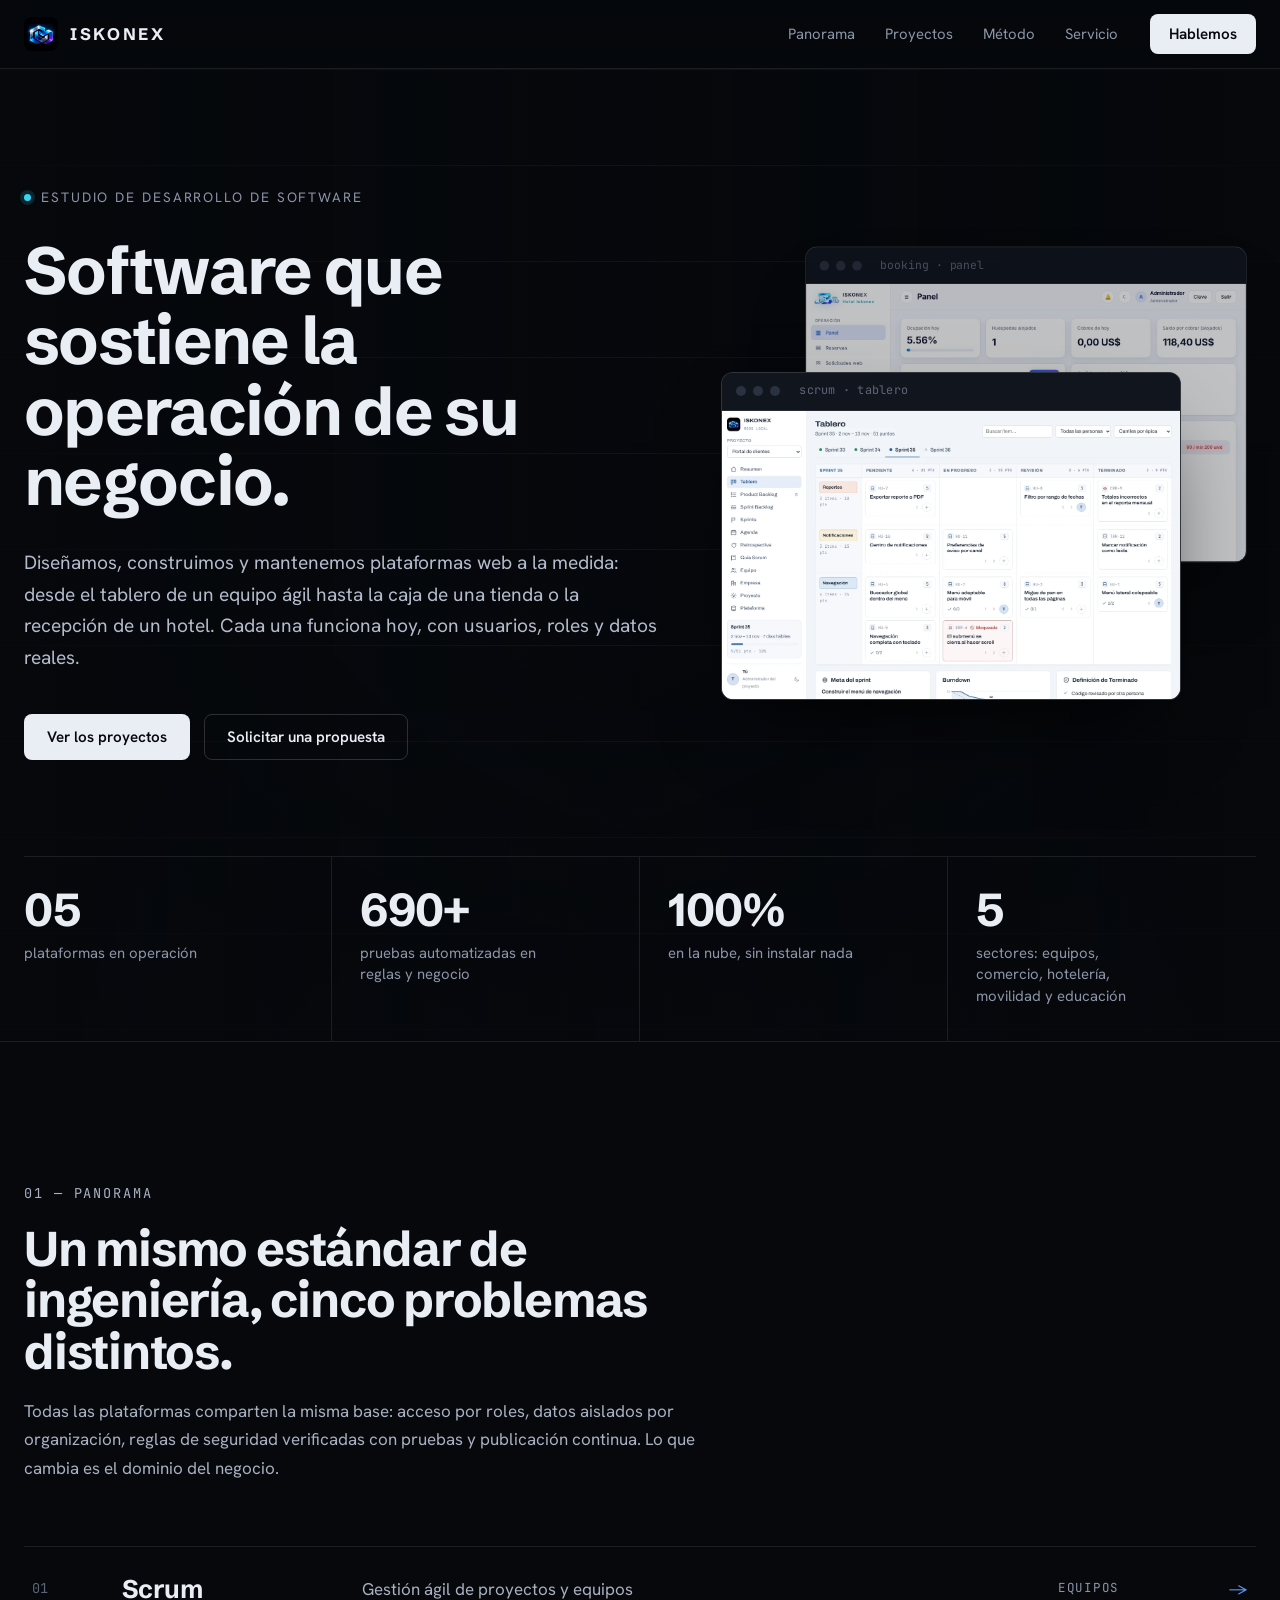
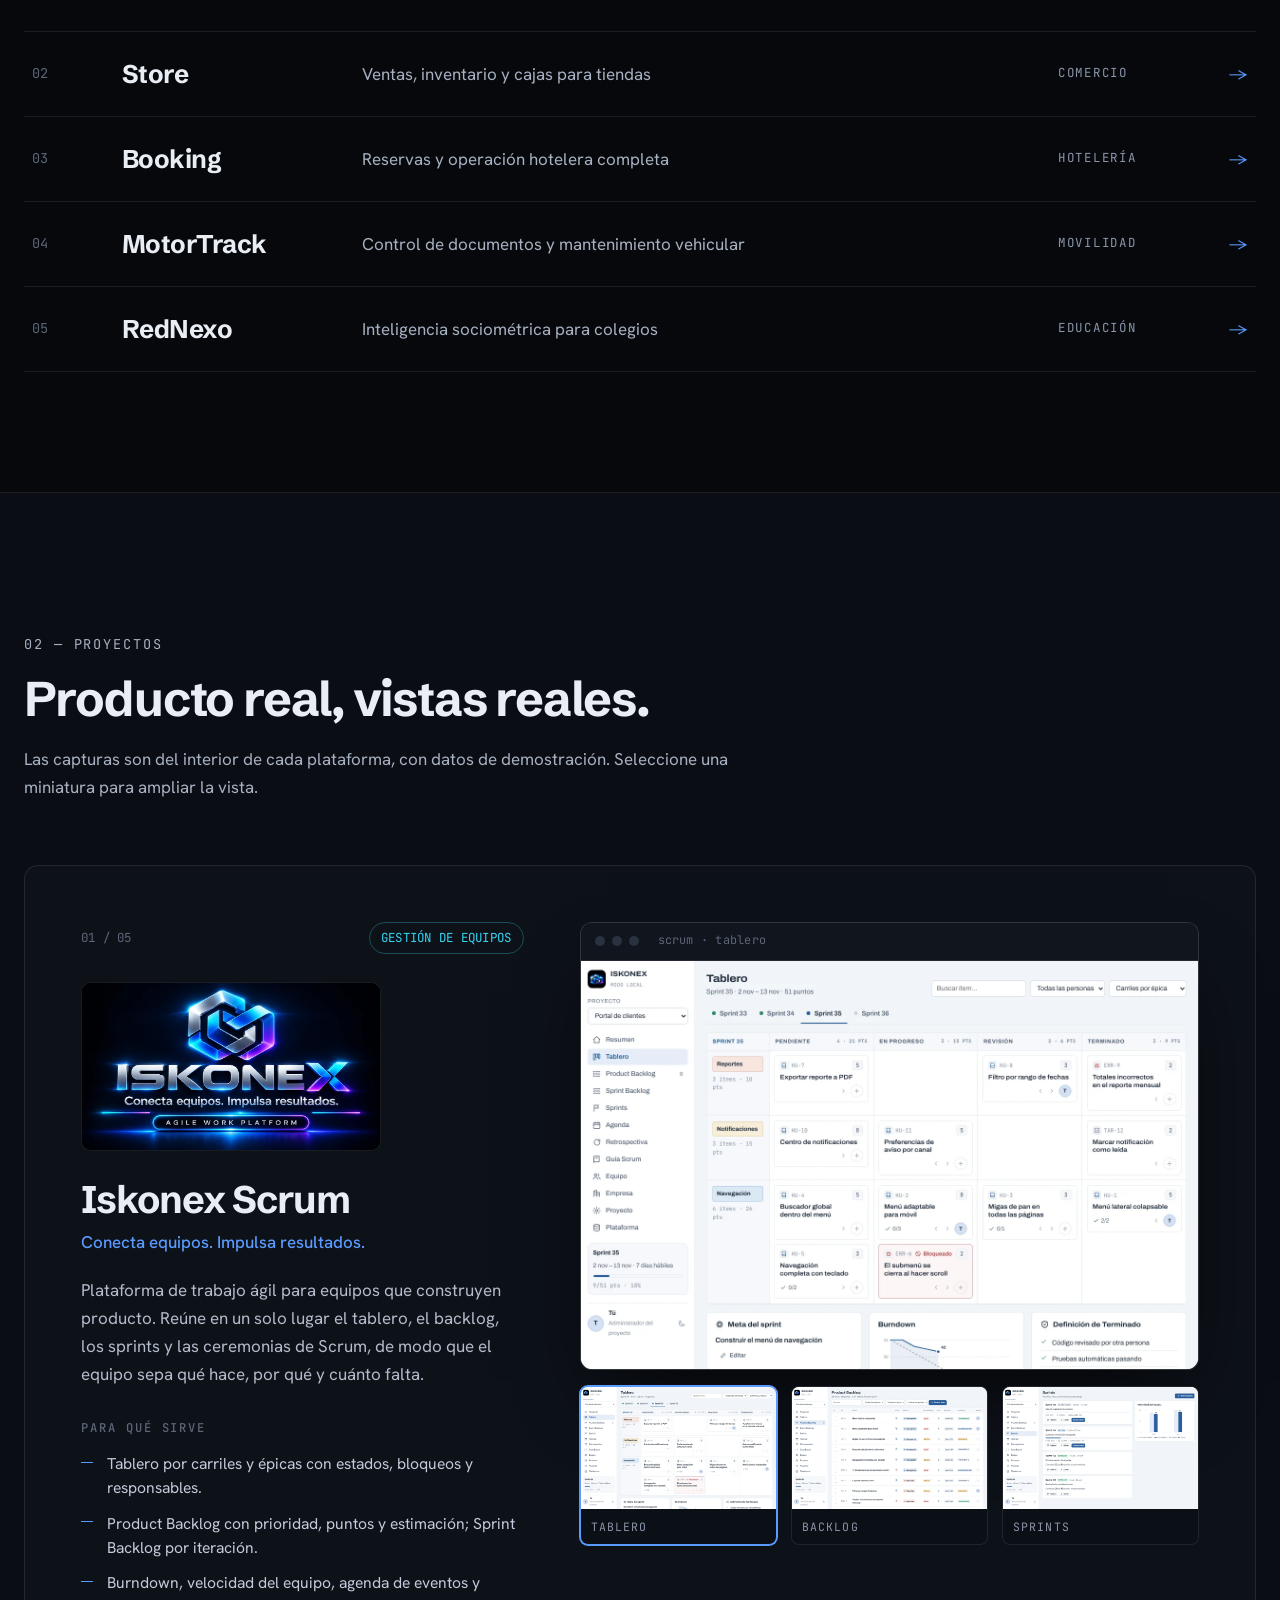
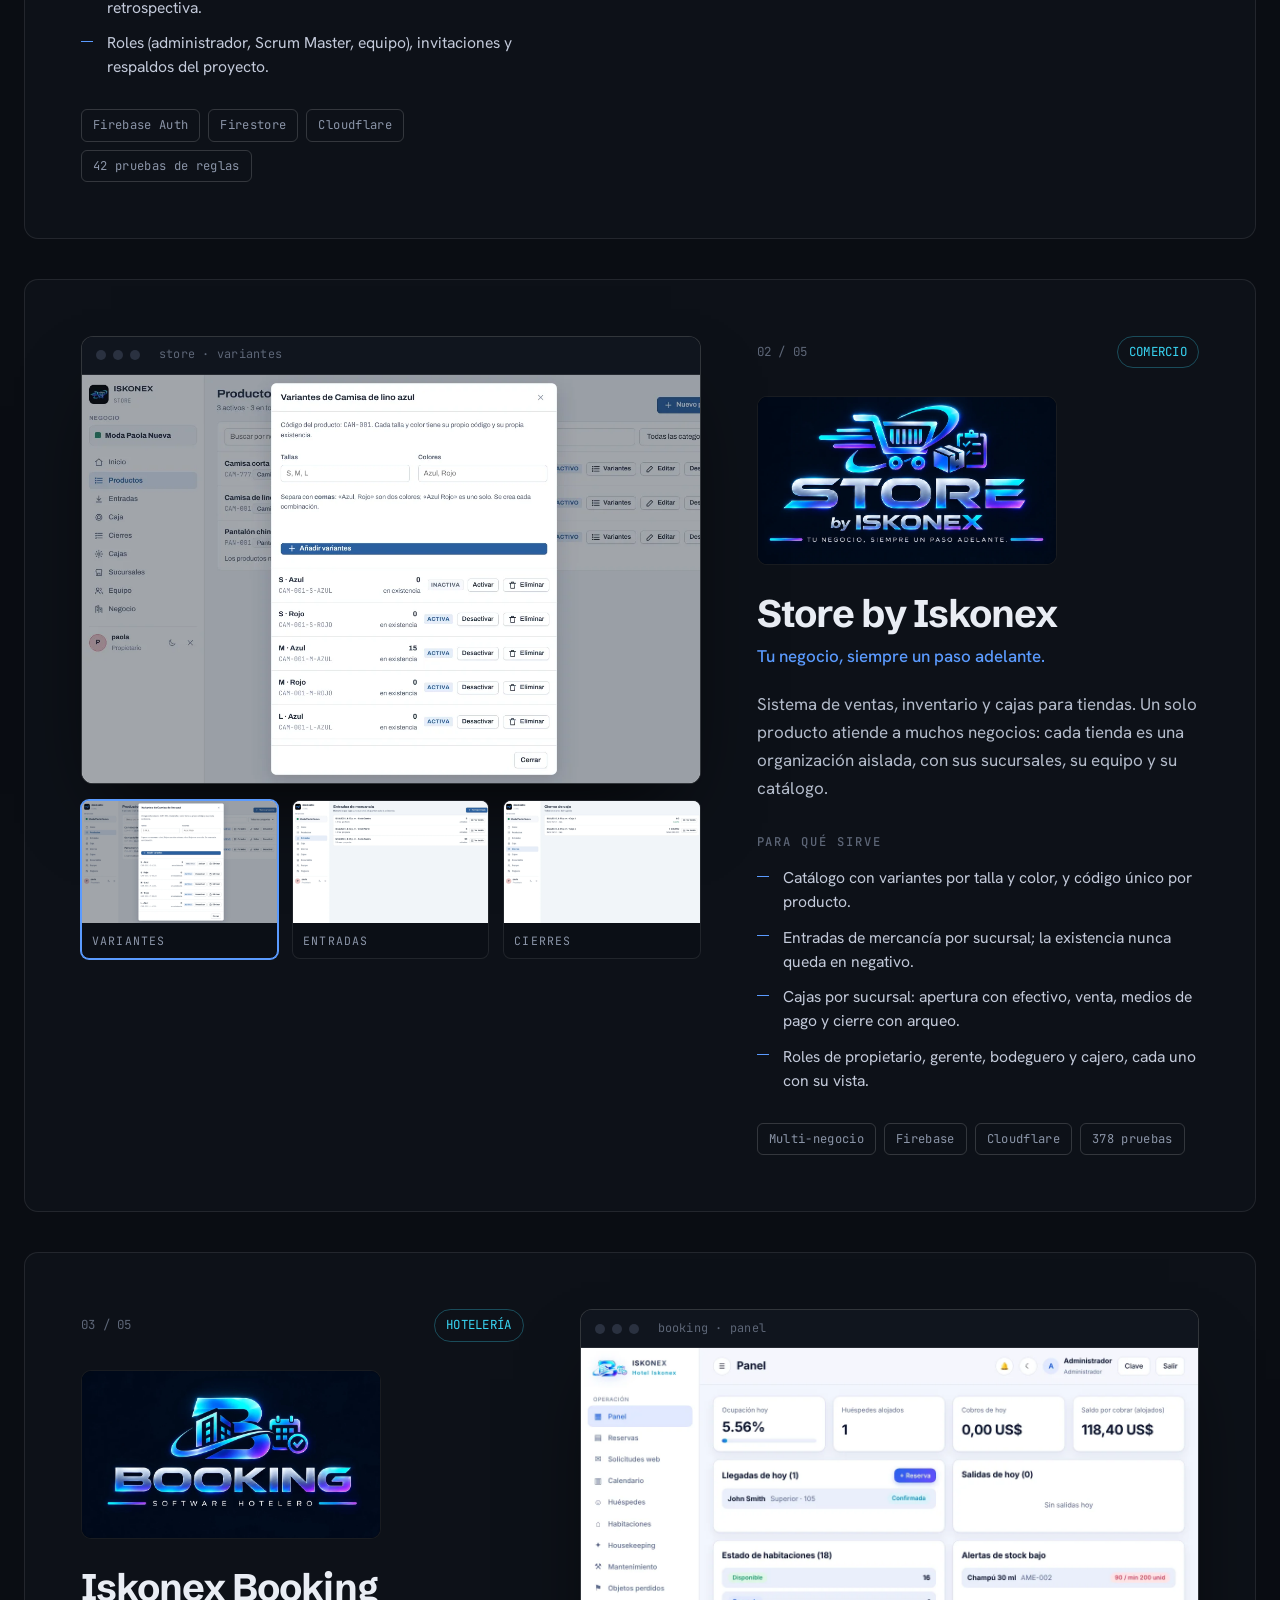
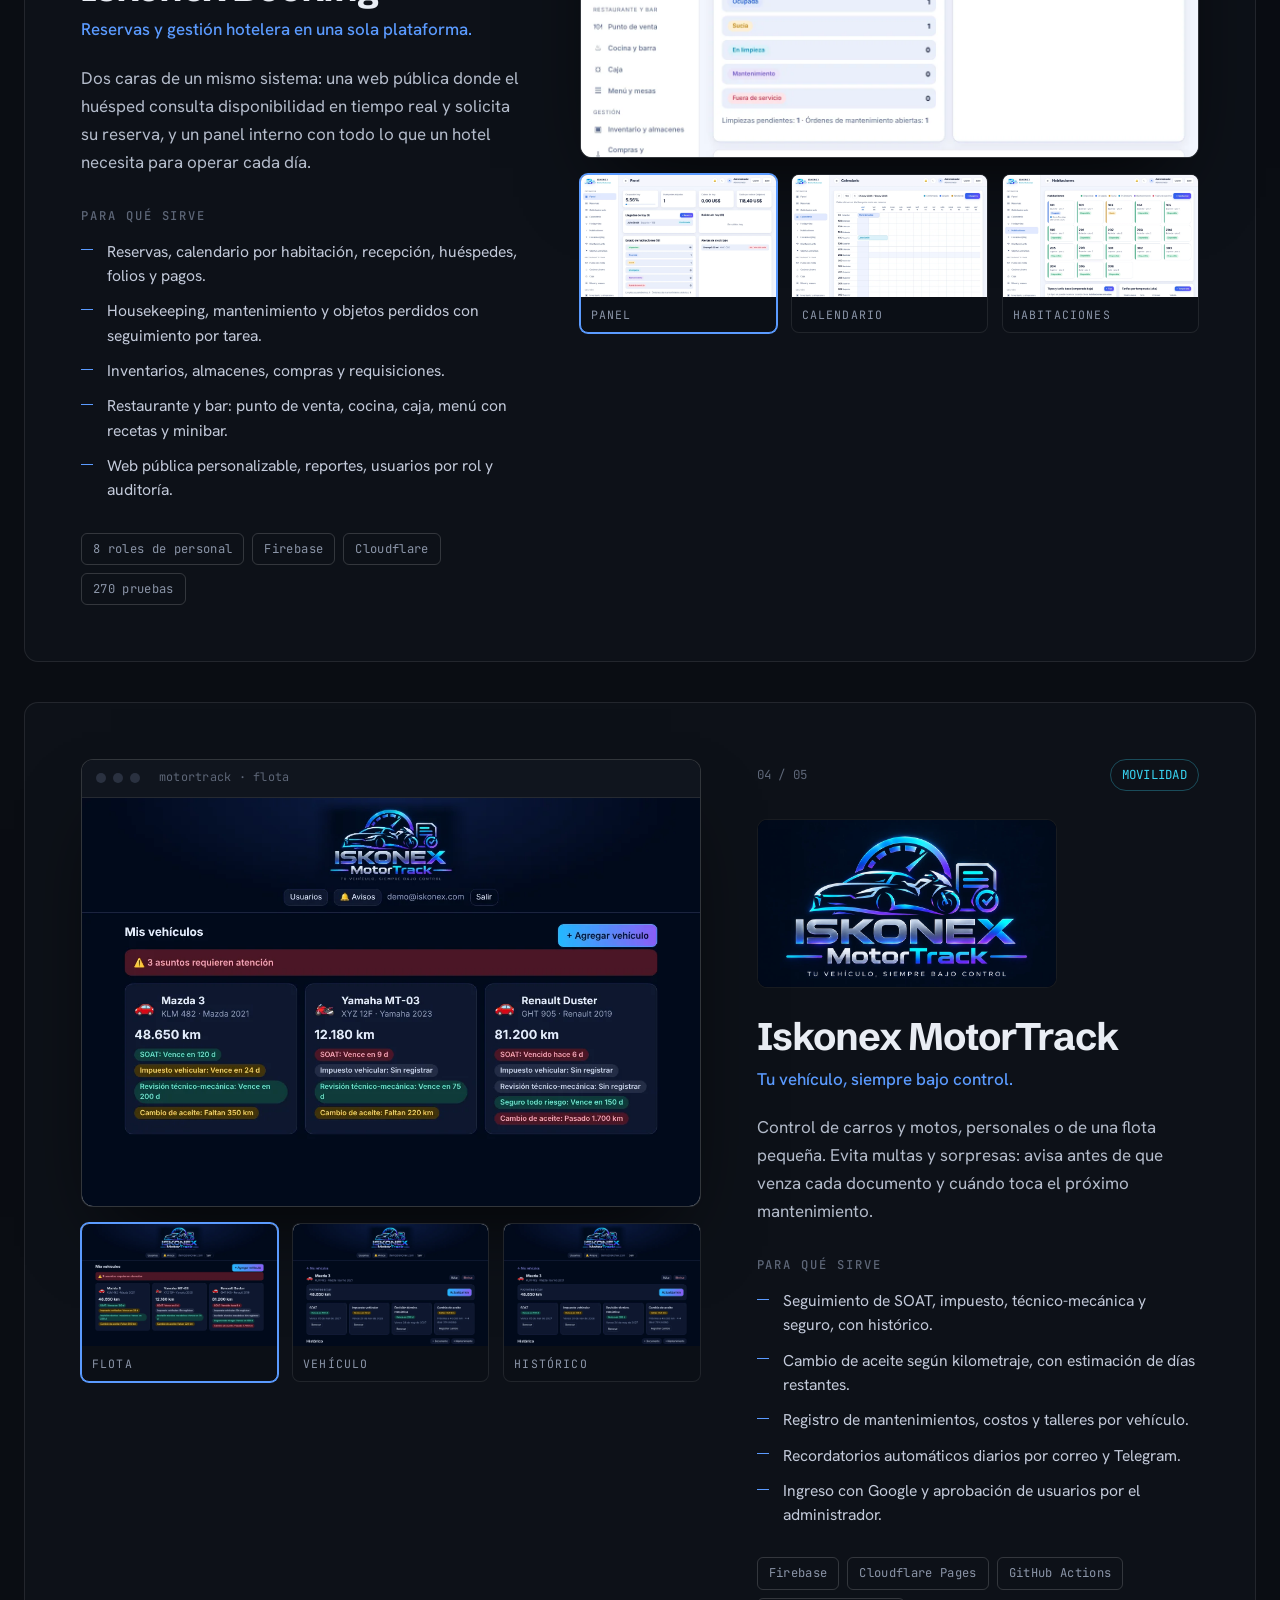
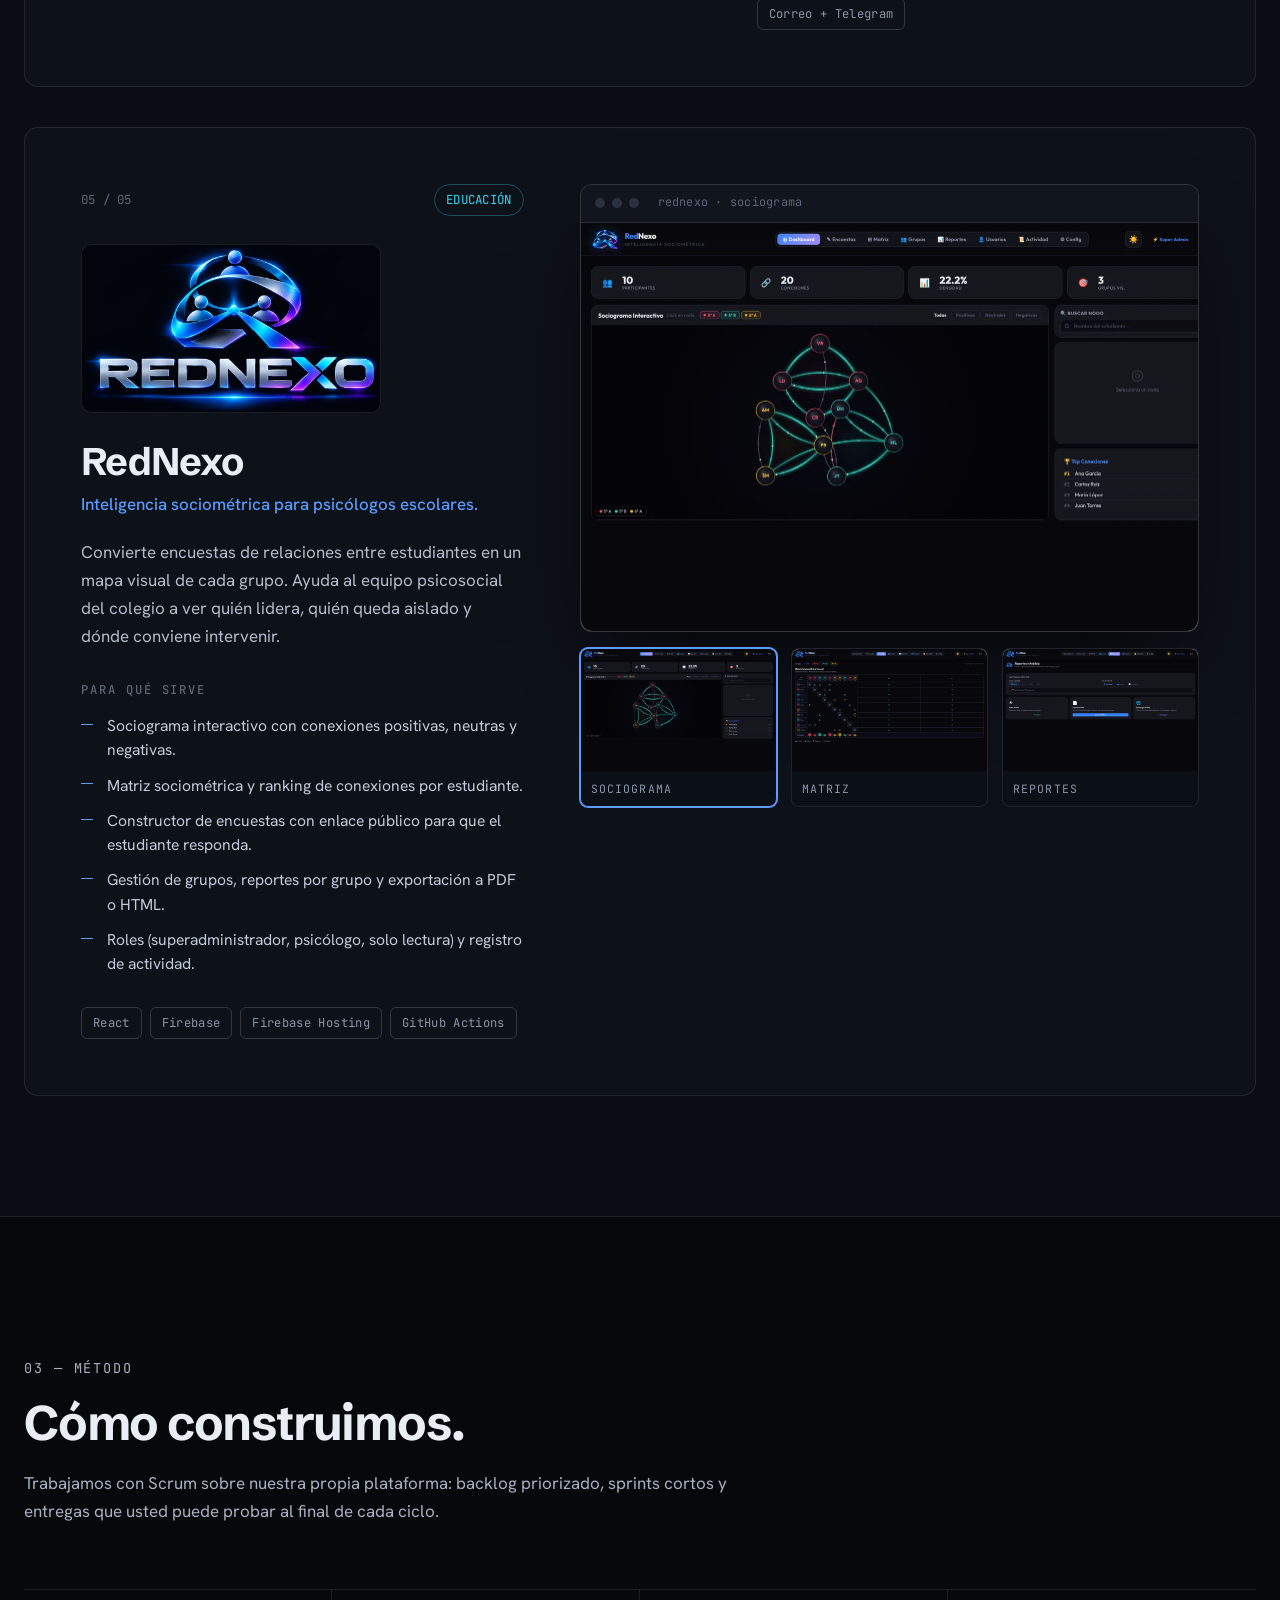
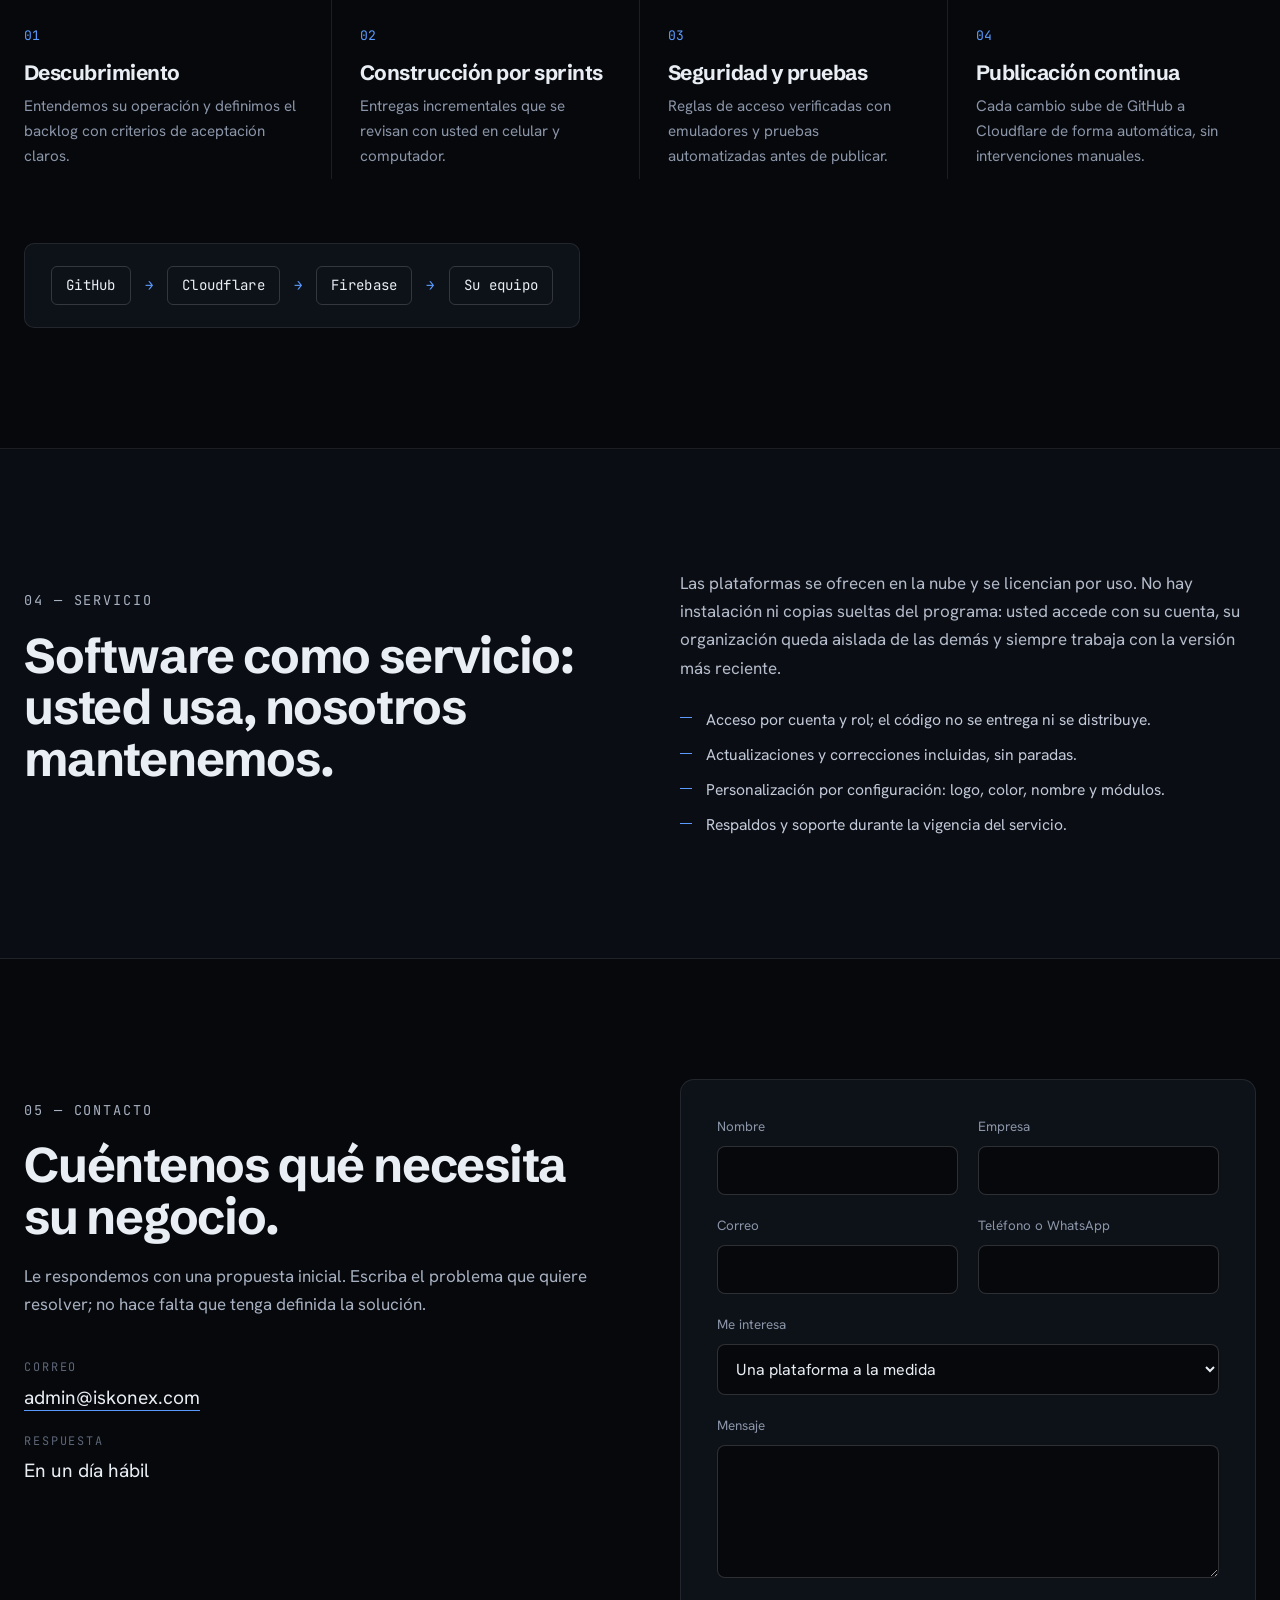
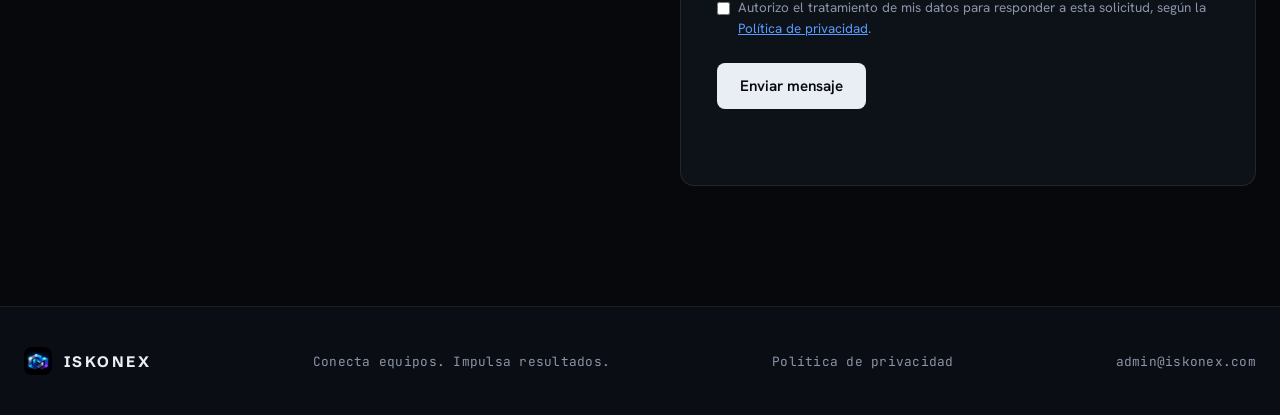
==== commit 24e459dc: "Portafolio: política de privacidad, consentimiento en el formulario, SEO y vista previa Agrega priva" ====
--- a/public/index.html
+++ b/public/index.html
@@ -7,7 +7,16 @@
 <meta name="description" content="ISKONEX diseña y desarrolla plataformas web: gestión ágil, ventas e inventario, reservas hoteleras, control vehicular e inteligencia sociométrica escolar.">
 <meta property="og:title" content="ISKONEX · Software a la medida">
 <meta property="og:description" content="Cinco plataformas web en producción para gestionar equipos, tiendas, hoteles, flotas y colegios.">
-<meta property="og:image" content="assets/logos/iskonex.webp">
+<link rel="canonical" href="https://portafolio.iskonex.com/">
+<meta property="og:type" content="website">
+<meta property="og:locale" content="es_CO">
+<meta property="og:url" content="https://portafolio.iskonex.com/">
+<meta property="og:image" content="https://portafolio.iskonex.com/assets/og.jpg">
+<meta property="og:image:width" content="1200">
+<meta property="og:image:height" content="630">
+<meta name="twitter:card" content="summary_large_image">
+<meta name="twitter:image" content="https://portafolio.iskonex.com/assets/og.jpg">
+<meta name="theme-color" content="#06080c">
 <link rel="icon" href="assets/logos/iskonex-mark.webp">
 <link rel="preconnect" href="https://fonts.googleapis.com">
 <link rel="preconnect" href="https://fonts.gstatic.com" crossorigin>
@@ -321,6 +330,7 @@
         </select>
       </label>
       <label>Mensaje<textarea name="mensaje" rows="5" required></textarea></label>
+      <label class="consent"><input type="checkbox" name="acepta_privacidad" value="si" required><span>Autorizo el tratamiento de mis datos para responder a esta solicitud, según la <a href="privacidad.html">Política de privacidad</a>.</span></label>
       <button class="btn btn-solid" type="submit">Enviar mensaje</button>
       <p class="status" id="status" role="status" aria-live="polite"></p>
     </form>
@@ -333,6 +343,7 @@
   <div class="wrap foot-in">
     <div class="brand"><img src="assets/logos/iskonex-mark.webp" alt="" width="28" height="28"><span>ISKONEX</span></div>
     <p class="mono">Conecta equipos. Impulsa resultados.</p>
+    <a class="mono" href="privacidad.html">Política de privacidad</a>
     <a class="mono" href="mailto:admin@iskonex.com">admin@iskonex.com</a>
   </div>
 </footer>
--- a/public/styles.css
+++ b/public/styles.css
@@ -201,3 +201,16 @@
   .row2{grid-template-columns:1fr}
   .form{padding:22px 18px}
 }
+
+/* consentimiento y páginas legales */
+.consent{display:flex!important;grid-template-columns:none;gap:12px;align-items:flex-start;font-size:.88rem;line-height:1.5}
+.consent input{width:auto;margin-top:4px;accent-color:#5b9bff}
+.consent a,.legal a{color:var(--accent)}
+.legal{padding:72px 0 96px;max-width:780px}
+.legal h1{font-size:clamp(2rem,4vw,3rem);max-width:none}
+.legal h2{font-size:1.25rem;margin:36px 0 10px;letter-spacing:-.01em}
+.legal p,.legal li{color:#b4bccb}
+.legal ul{margin:10px 0 0 20px}
+.legal .mono{color:var(--dim);font-size:.8rem;margin-top:8px}
+.nf{min-height:70vh;display:grid;align-content:center;gap:18px}
+.nf h1{font-size:clamp(4rem,12vw,8rem);color:var(--accent)}
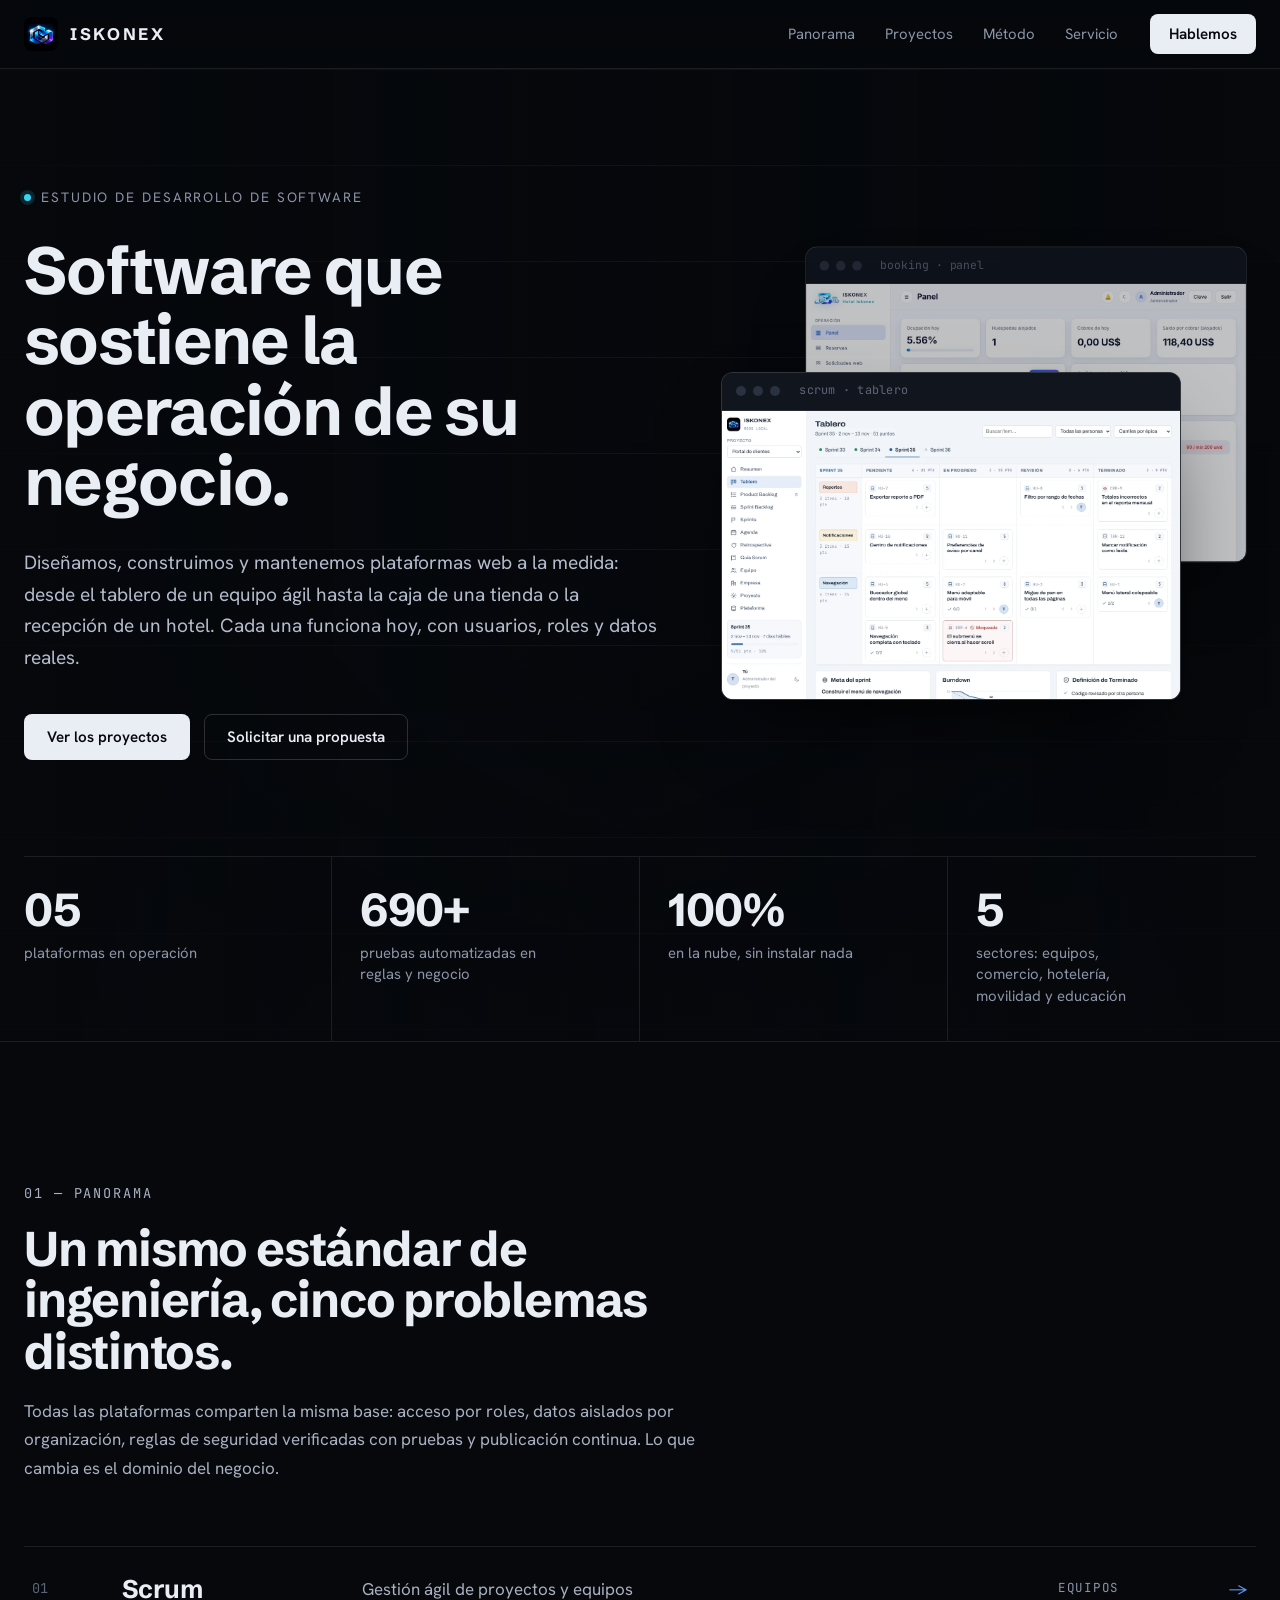
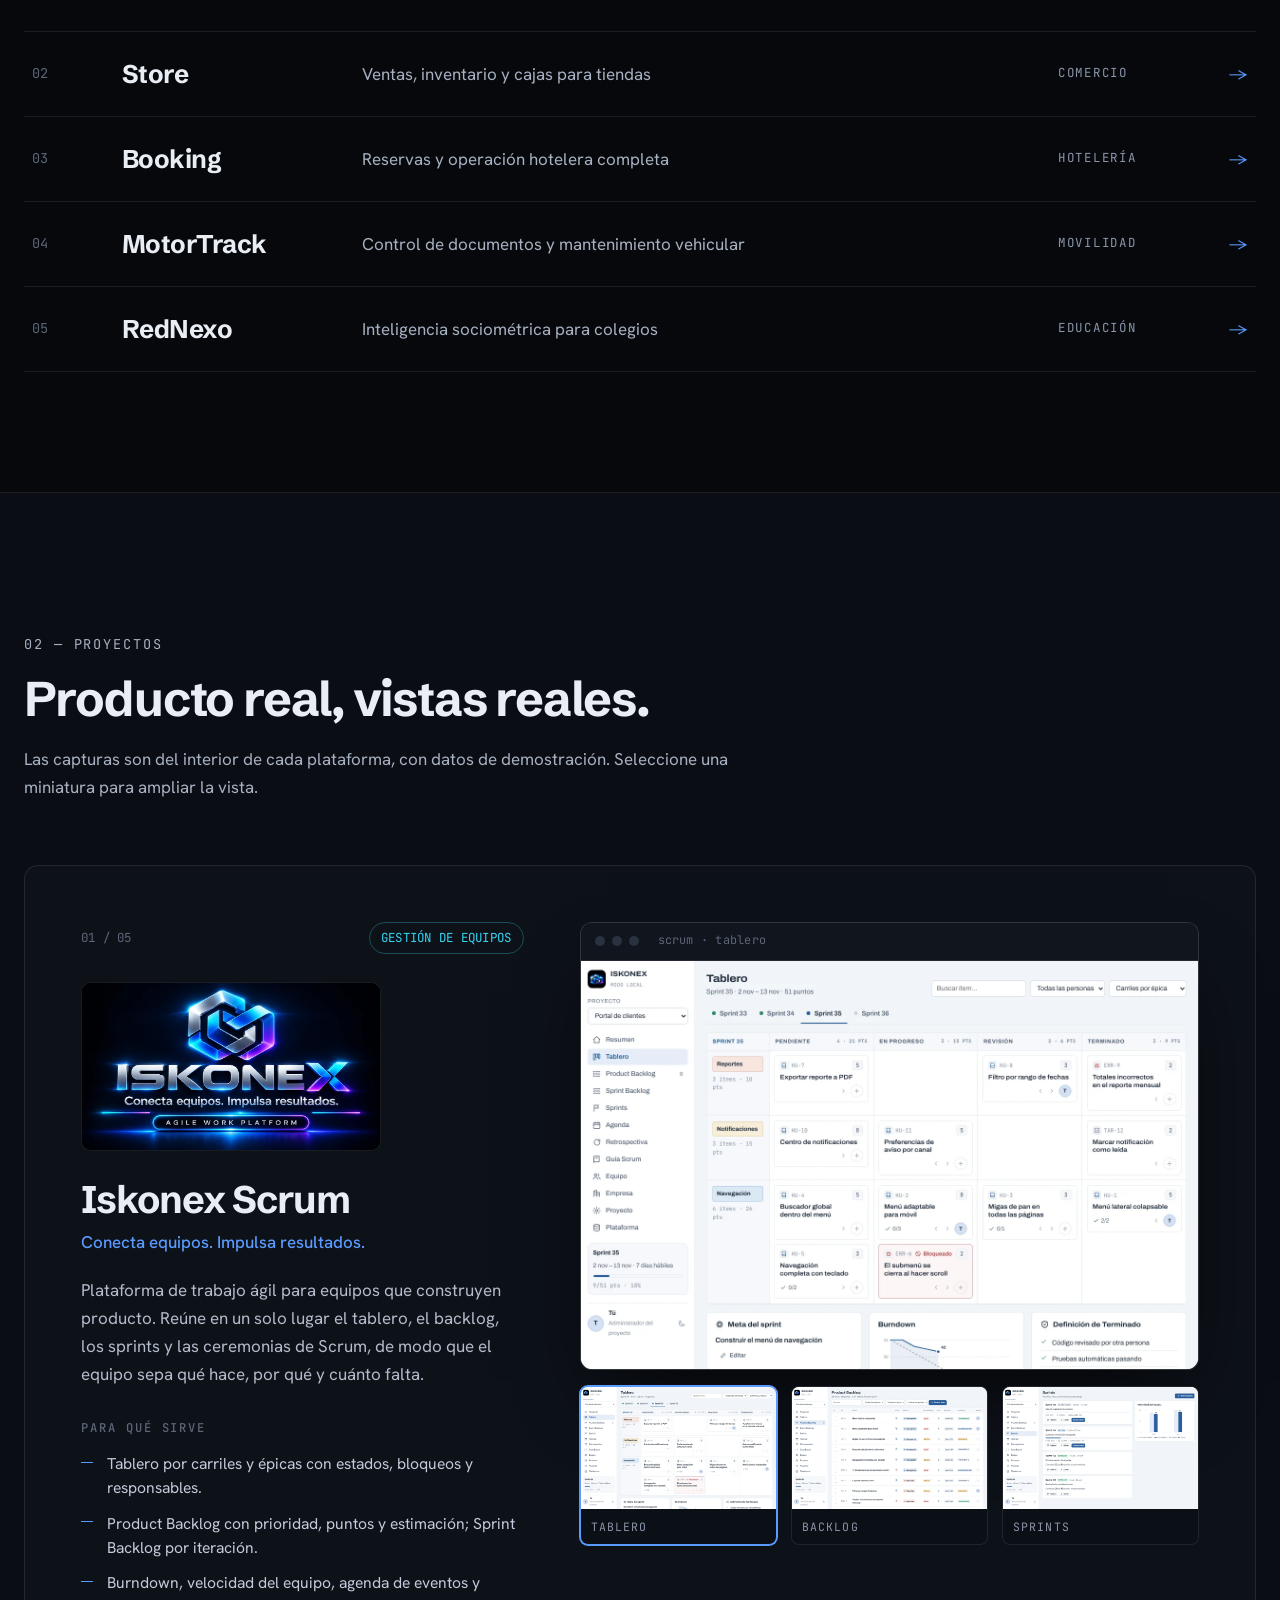
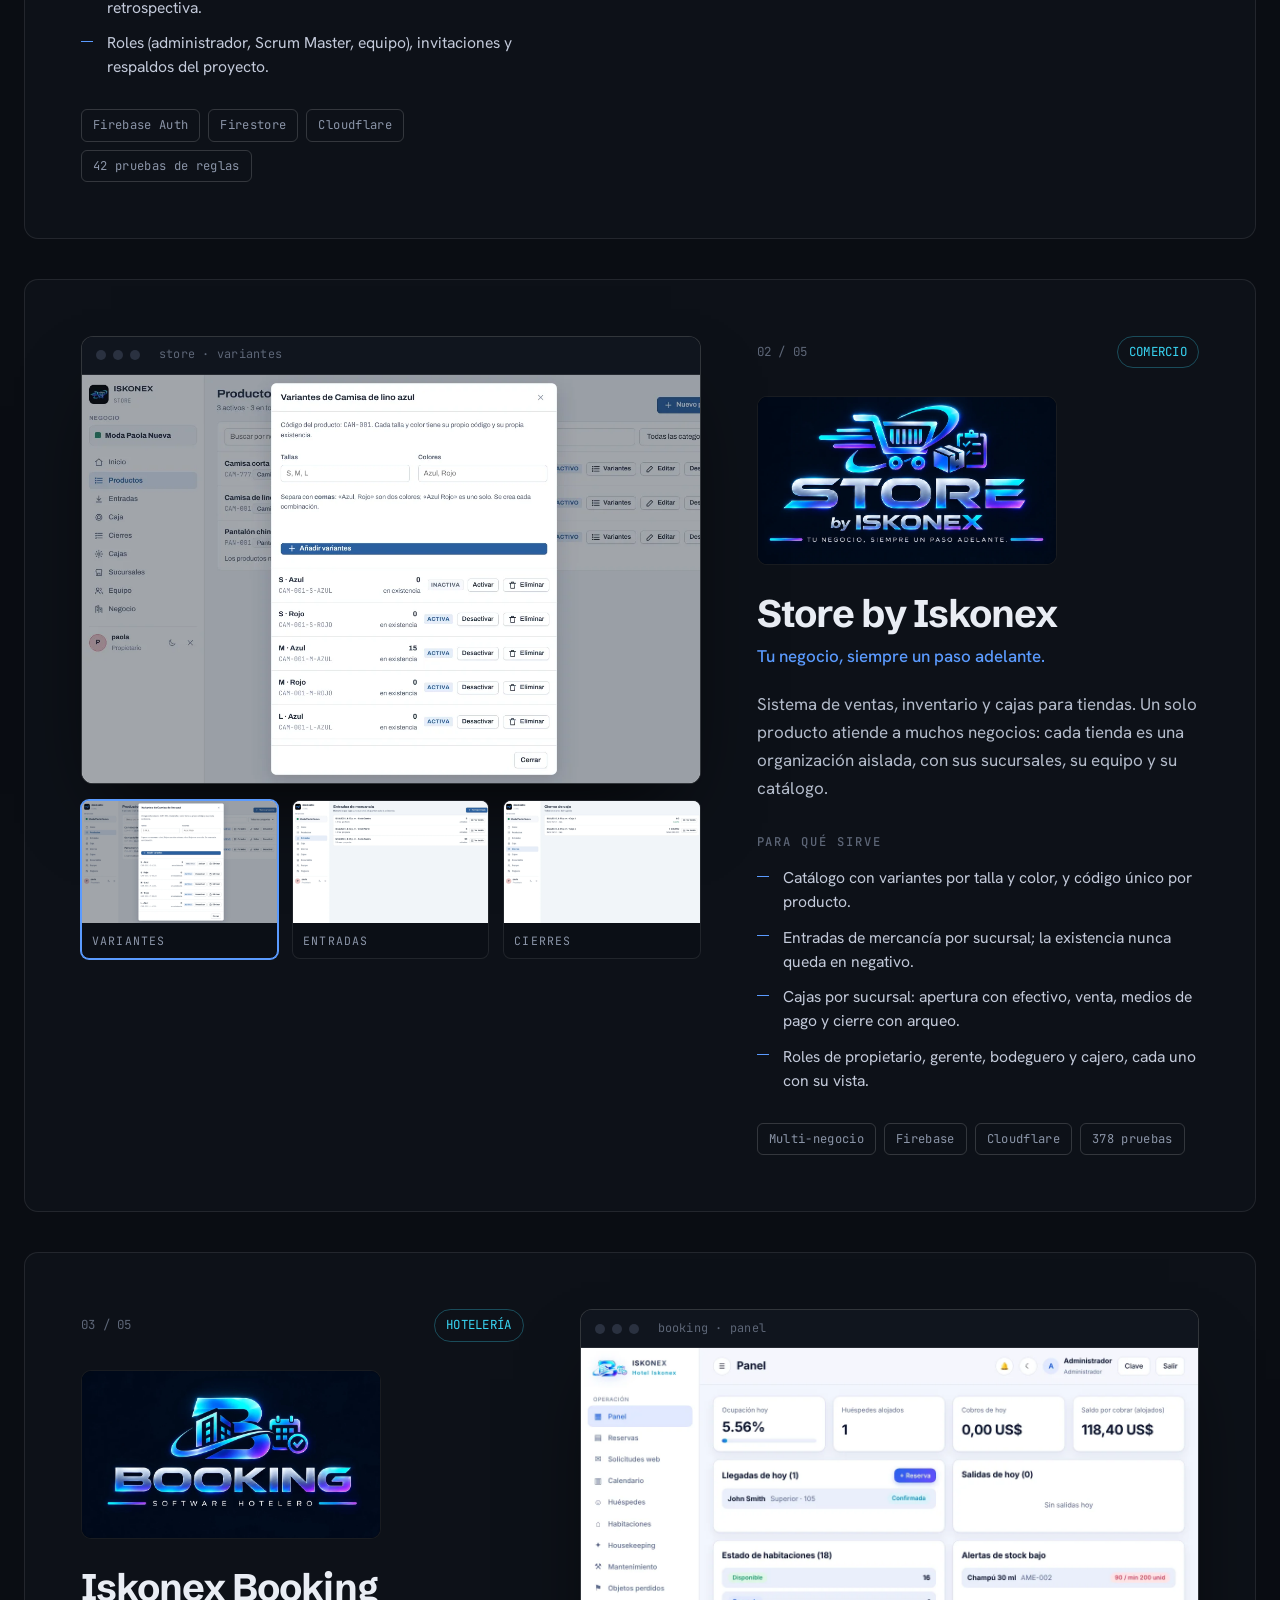
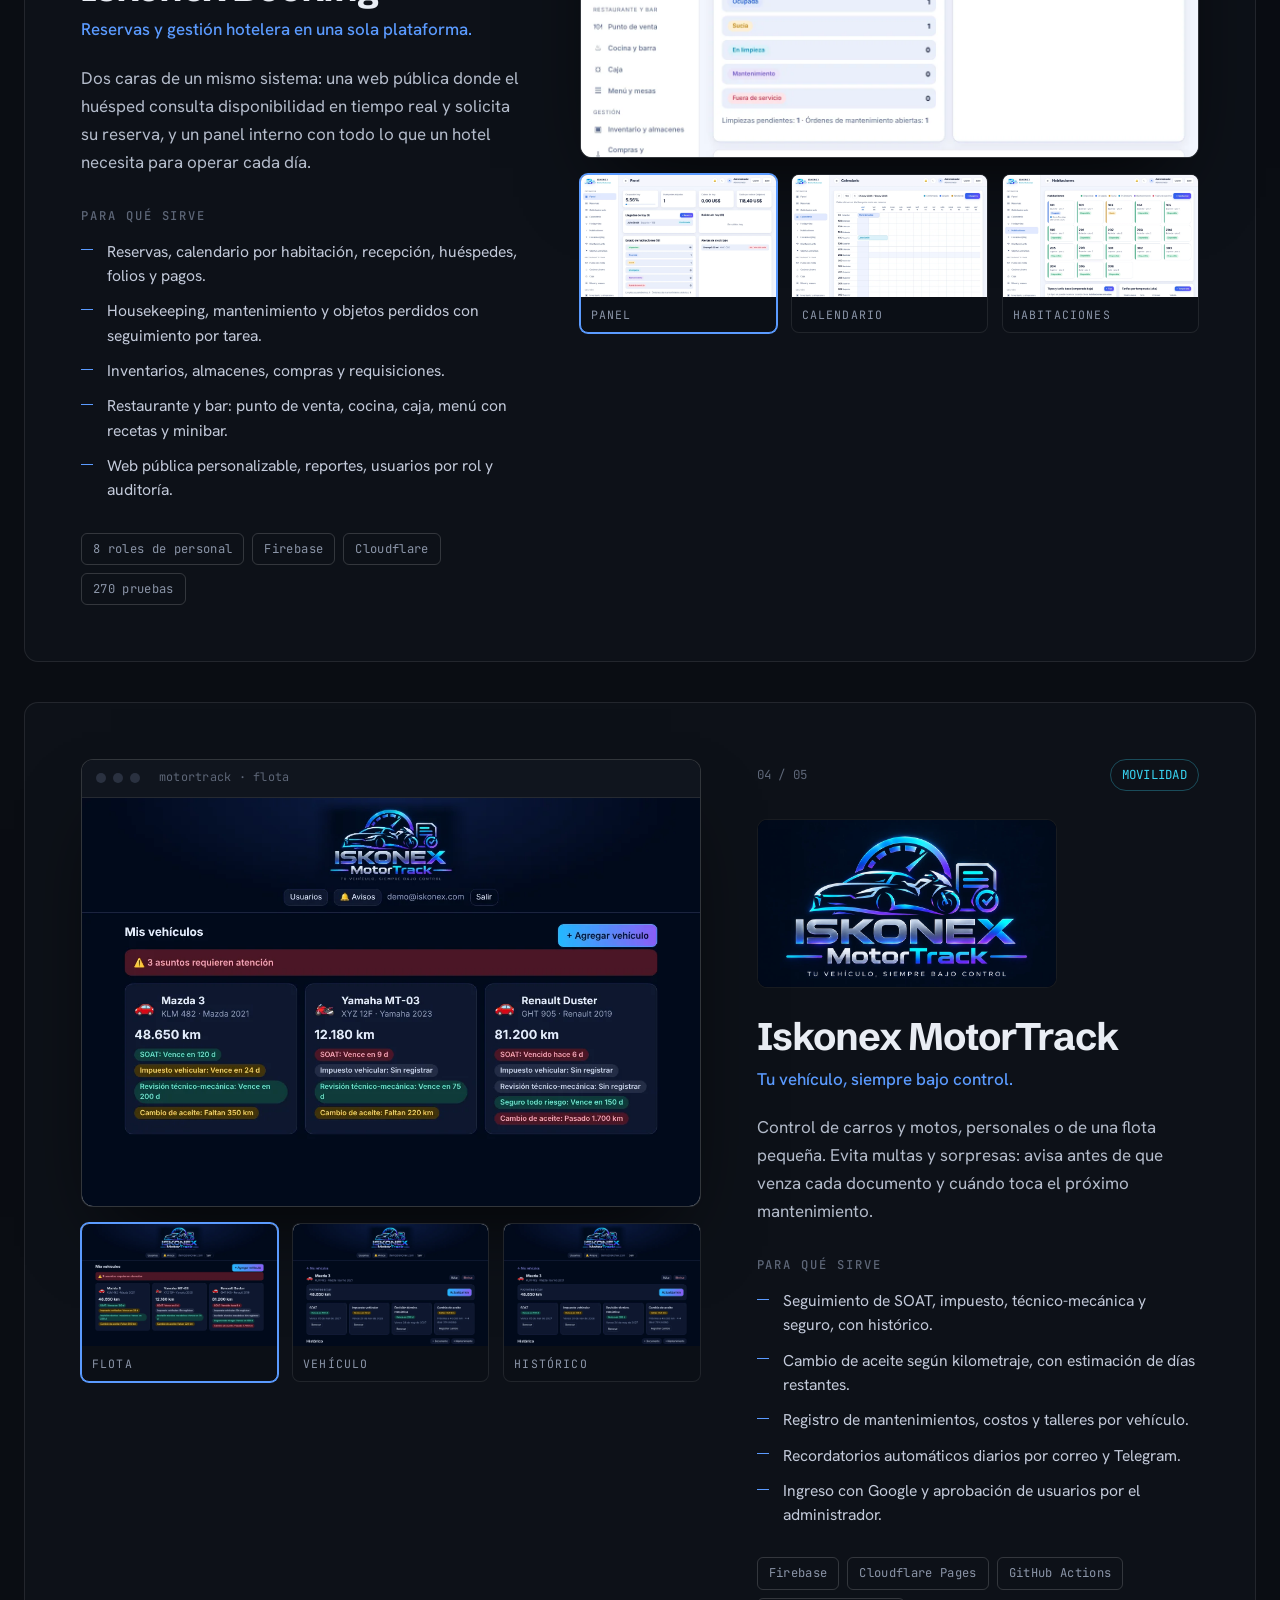
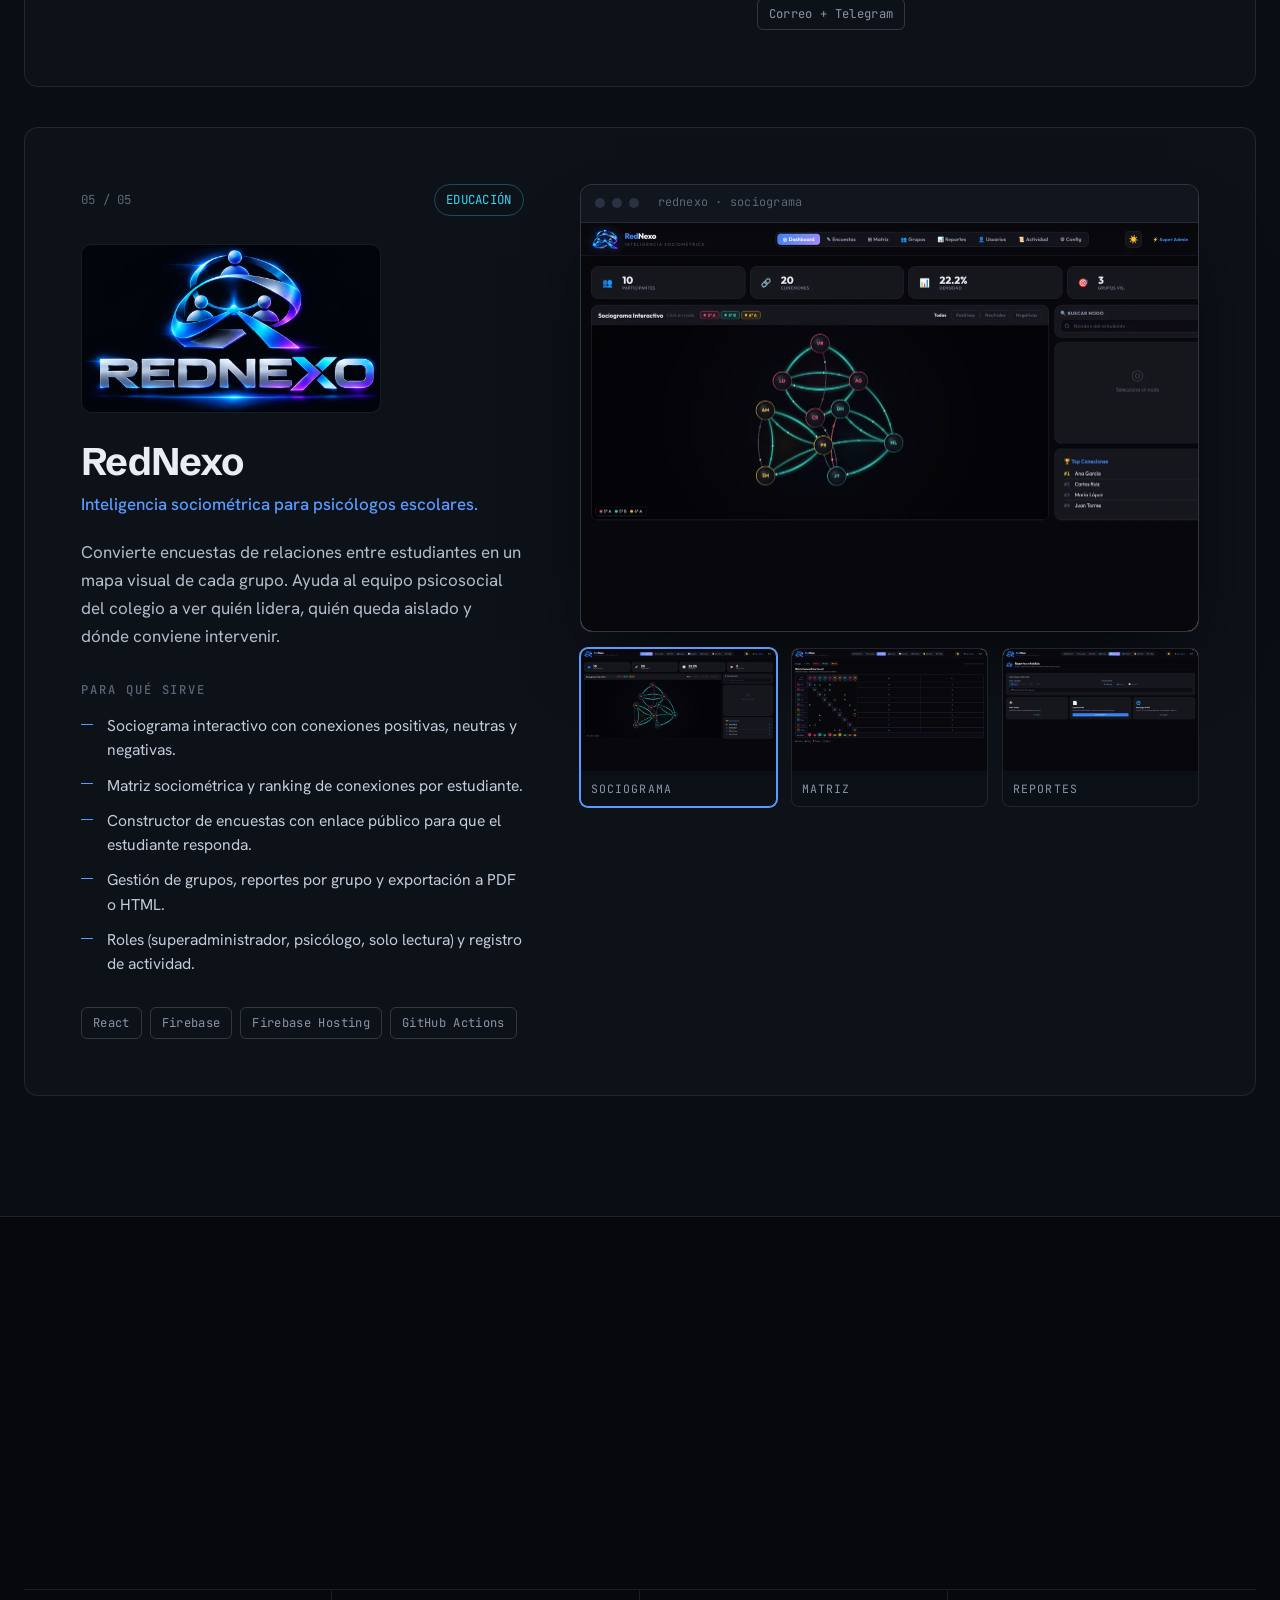
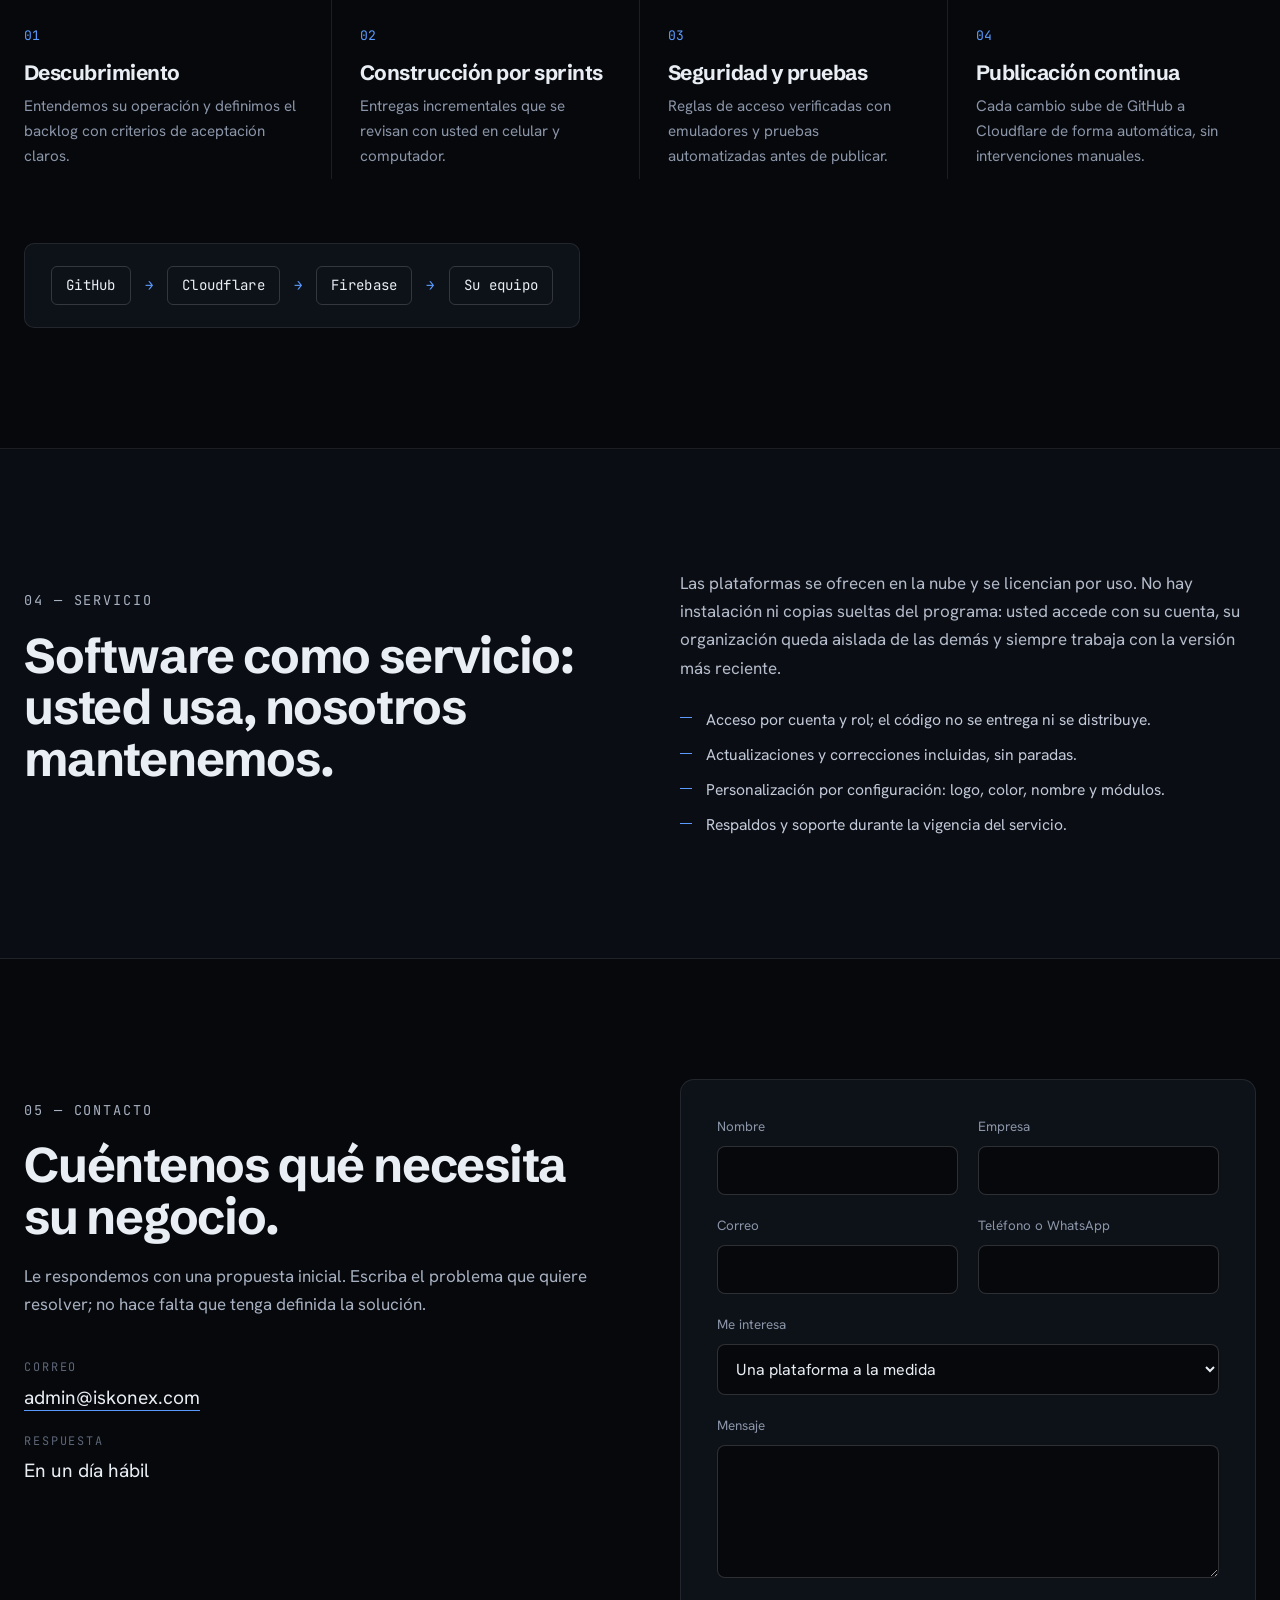
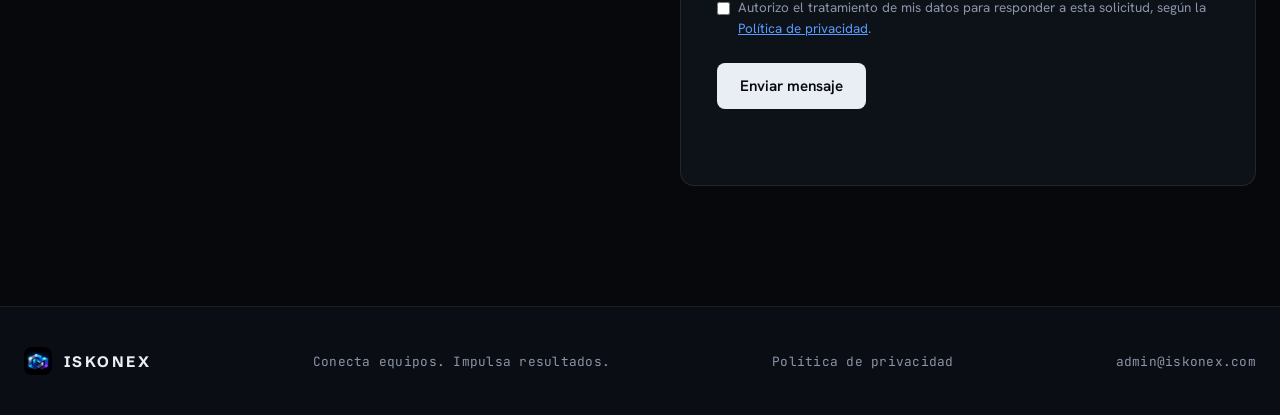
==== commit a0a67eaa: "Portafolio: dirección canónica y vista previa en iskonex.com Co-Authored-By: Claude Sonnet 5.5 <nore" ====
--- a/public/index.html
+++ b/public/index.html
@@ -7,15 +7,15 @@
 <meta name="description" content="ISKONEX diseña y desarrolla plataformas web: gestión ágil, ventas e inventario, reservas hoteleras, control vehicular e inteligencia sociométrica escolar.">
 <meta property="og:title" content="ISKONEX · Software a la medida">
 <meta property="og:description" content="Cinco plataformas web en producción para gestionar equipos, tiendas, hoteles, flotas y colegios.">
-<link rel="canonical" href="https://portafolio.iskonex.com/">
+<link rel="canonical" href="https://iskonex.com/">
 <meta property="og:type" content="website">
 <meta property="og:locale" content="es_CO">
-<meta property="og:url" content="https://portafolio.iskonex.com/">
-<meta property="og:image" content="https://portafolio.iskonex.com/assets/og.jpg">
+<meta property="og:url" content="https://iskonex.com/">
+<meta property="og:image" content="https://iskonex.com/assets/og.jpg">
 <meta property="og:image:width" content="1200">
 <meta property="og:image:height" content="630">
 <meta name="twitter:card" content="summary_large_image">
-<meta name="twitter:image" content="https://portafolio.iskonex.com/assets/og.jpg">
+<meta name="twitter:image" content="https://iskonex.com/assets/og.jpg">
 <meta name="theme-color" content="#06080c">
 <link rel="icon" href="assets/logos/iskonex-mark.webp">
 <link rel="preconnect" href="https://fonts.googleapis.com">
